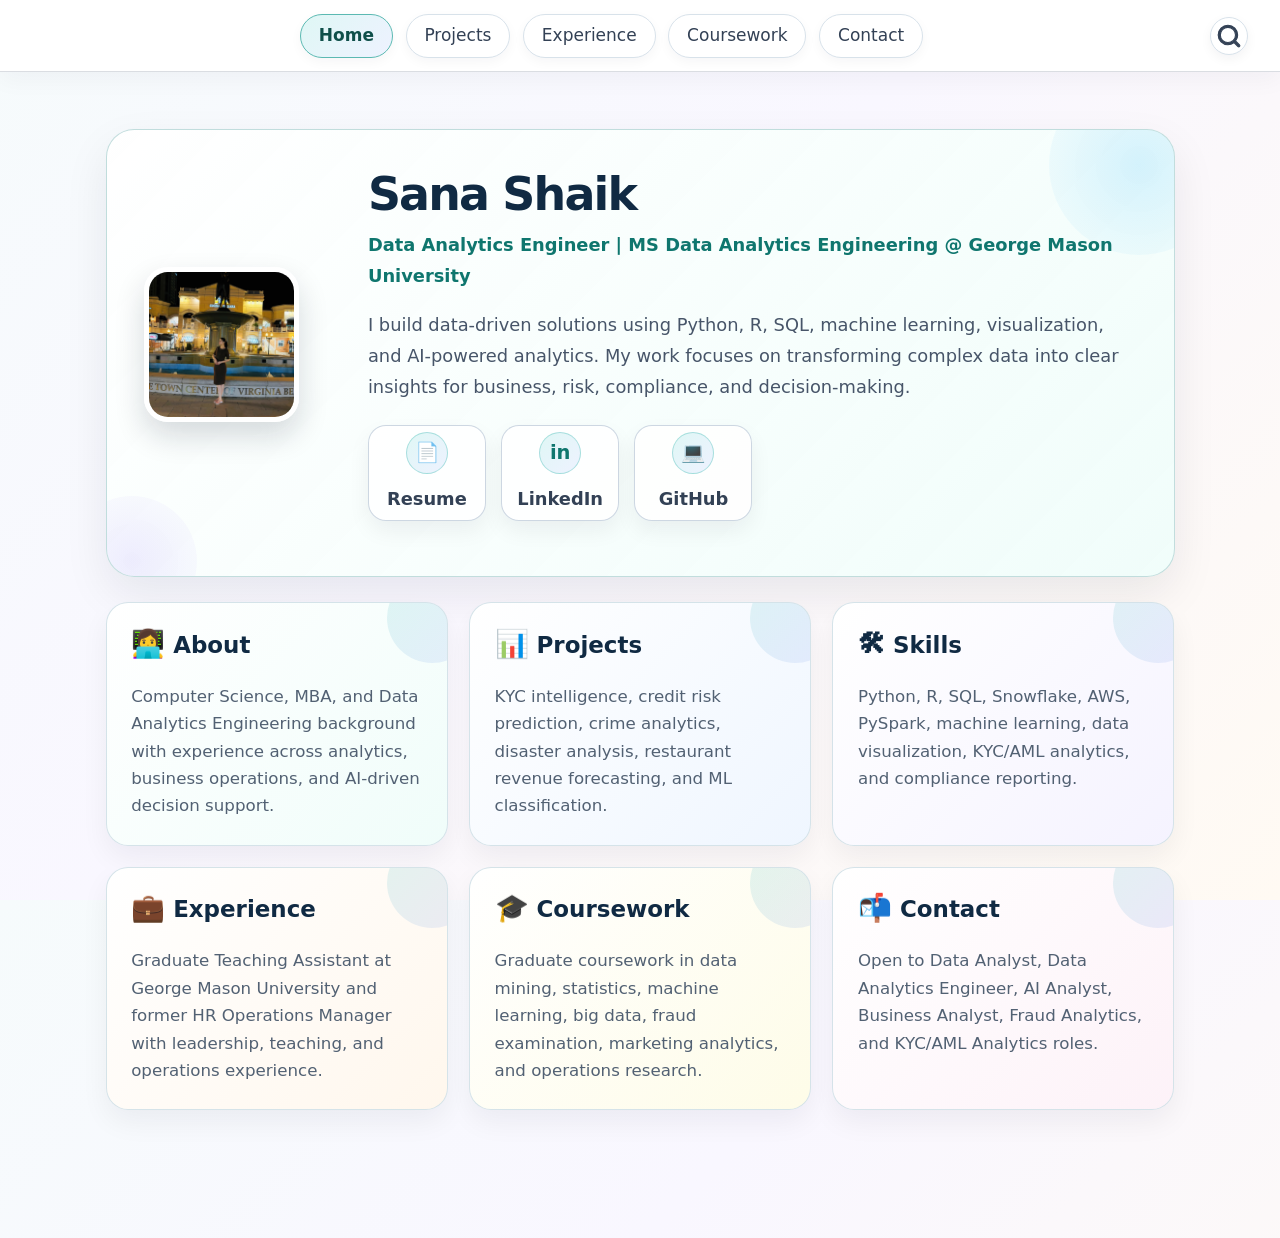
==== index.html @ cc405255 "deploy: 6f2df28f650e6e1031cdc14ee85bb2ad505e8685" ====
<!DOCTYPE html>
<html xmlns="http://www.w3.org/1999/xhtml" lang="en" xml:lang="en"><head>

<meta charset="utf-8">
<meta name="generator" content="quarto-1.9.37">

<meta name="viewport" content="width=device-width, initial-scale=1.0, user-scalable=yes">


<title>index</title>
<style>
/* Default styles provided by pandoc.
** See https://pandoc.org/MANUAL.html#variables-for-html for config info.
*/
code{white-space: pre-wrap;}
span.smallcaps{font-variant: small-caps;}
div.columns{display: flex; gap: min(4vw, 1.5em);}
div.column{flex: auto; overflow-x: auto;}
div.hanging-indent{margin-left: 1.5em; text-indent: -1.5em;}
ul.task-list{list-style: none;}
ul.task-list li input[type="checkbox"] {
  width: 0.8em;
  margin: 0 0.8em 0.2em -1em; /* quarto-specific, see https://github.com/quarto-dev/quarto-cli/issues/4556 */ 
  vertical-align: middle;
}
</style>


<script src="site_libs/quarto-nav/quarto-nav.js"></script>
<script src="site_libs/quarto-nav/headroom.min.js"></script>
<script src="site_libs/clipboard/clipboard.min.js"></script>
<script src="site_libs/quarto-search/autocomplete.umd.js"></script>
<script src="site_libs/quarto-search/fuse.min.js"></script>
<script src="site_libs/quarto-search/quarto-search.js"></script>
<meta name="quarto:offset" content="./">
<script src="site_libs/quarto-html/quarto.js" type="module"></script>
<script src="site_libs/quarto-html/tabsets/tabsets.js" type="module"></script>
<script src="site_libs/quarto-html/popper.min.js"></script>
<script src="site_libs/quarto-html/tippy.umd.min.js"></script>
<script src="site_libs/quarto-html/anchor.min.js"></script>
<link href="site_libs/quarto-html/tippy.css" rel="stylesheet">
<link href="site_libs/quarto-html/quarto-syntax-highlighting-7f8f88aac4f3542376d5c11b86a4c14d.css" rel="stylesheet" id="quarto-text-highlighting-styles">
<script src="site_libs/bootstrap/bootstrap.min.js"></script>
<link href="site_libs/bootstrap/bootstrap-icons.css" rel="stylesheet">
<link href="site_libs/bootstrap/bootstrap-fb708c266fc58fdf6f22222cd0232550.min.css" rel="stylesheet" append-hash="true" id="quarto-bootstrap" data-mode="light">
<script id="quarto-search-options" type="application/json">{
  "location": "navbar",
  "copy-button": false,
  "collapse-after": 3,
  "panel-placement": "end",
  "type": "overlay",
  "limit": 50,
  "keyboard-shortcut": [
    "f",
    "/",
    "s"
  ],
  "show-item-context": false,
  "language": {
    "search-no-results-text": "No results",
    "search-matching-documents-text": "matching documents",
    "search-copy-link-title": "Copy link to search",
    "search-hide-matches-text": "Hide additional matches",
    "search-more-match-text": "more match in this document",
    "search-more-matches-text": "more matches in this document",
    "search-clear-button-title": "Clear",
    "search-text-placeholder": "",
    "search-detached-cancel-button-title": "Cancel",
    "search-submit-button-title": "Submit",
    "search-label": "Search"
  }
}</script>


<link rel="stylesheet" href="styles.css">
</head>

<body class="nav-fixed quarto-light">

<div id="quarto-search-results"></div>
  <header id="quarto-header" class="headroom fixed-top">
    <nav class="navbar navbar-expand-lg " data-bs-theme="dark">
      <div class="navbar-container container-fluid">
            <div id="quarto-search" class="" title="Search"></div>
          <button class="navbar-toggler" type="button" data-bs-toggle="collapse" data-bs-target="#navbarCollapse" aria-controls="navbarCollapse" role="menu" aria-expanded="false" aria-label="Toggle navigation" onclick="if (window.quartoToggleHeadroom) { window.quartoToggleHeadroom(); }">
  <span class="navbar-toggler-icon"></span>
</button>
          <div class="collapse navbar-collapse" id="navbarCollapse">
            <ul class="navbar-nav navbar-nav-scroll me-auto">
  <li class="nav-item">
    <a class="nav-link active" href="./index.html" aria-current="page"> 
<span class="menu-text">Home</span></a>
  </li>  
  <li class="nav-item">
    <a class="nav-link" href="./projects.html"> 
<span class="menu-text">Projects</span></a>
  </li>  
  <li class="nav-item">
    <a class="nav-link" href="./experience.qmd"> 
<span class="menu-text">Experience</span></a>
  </li>  
  <li class="nav-item">
    <a class="nav-link" href="./coursework.qmd"> 
<span class="menu-text">Coursework</span></a>
  </li>  
  <li class="nav-item">
    <a class="nav-link" href="./contact.html"> 
<span class="menu-text">Contact</span></a>
  </li>  
</ul>
          </div> <!-- /navcollapse -->
            <div class="quarto-navbar-tools">
</div>
      </div> <!-- /container-fluid -->
    </nav>
</header>
<!-- content -->
<div id="quarto-content" class="quarto-container page-columns page-rows-contents page-layout-full page-navbar">
<!-- sidebar -->
<!-- margin-sidebar -->
    
<!-- main -->
<main class="content column-page" id="quarto-document-content"><header id="title-block-header" class="quarto-title-block"></header>




<div class="home-wrapper">
<div class="hero-card">
<div class="hero-image">
<p><img src="images/IMG_2623.JPG" class="profile-img img-fluid" width="150"></p>
</div>
<section id="sana-shaik" class="level1 hero-text">
<h1>Sana Shaik</h1>
<p><strong>Data Analytics Engineer | MS Data Analytics Engineering @ George Mason University</strong></p>
<p>I build data-driven solutions using Python, R, SQL, machine learning, visualization, and AI-powered analytics. My work focuses on transforming complex data into clear insights for business, risk, compliance, and decision-making.</p>
<div class="hero-links">
<p><a href="contact.html" class="profile-link-card"> <span class="profile-icon">📄</span> <span>Resume</span> </a></p>
<p><a href="https://www.linkedin.com/" class="profile-link-card" target="_blank"> <span class="profile-icon">in</span> <span>LinkedIn</span> </a></p>
<p><a href="https://github.com/SanaAbdullahS" class="profile-link-card" target="_blank"> <span class="profile-icon">💻</span> <span>GitHub</span> </a></p>
</div>
</section>
</div>
<div class="snapshot-grid">
<section id="about" class="level2 snapshot-card">
<h2 class="anchored" data-anchor-id="about">👩‍💻 About</h2>
<p>Computer Science, MBA, and Data Analytics Engineering background with experience across analytics, business operations, and AI-driven decision support.</p>
</section>
<section id="projects" class="level2 snapshot-card">
<h2 class="anchored" data-anchor-id="projects">📊 Projects</h2>
<p>KYC intelligence, credit risk prediction, crime analytics, disaster analysis, restaurant revenue forecasting, and ML classification.</p>
</section>
<section id="skills" class="level2 snapshot-card">
<h2 class="anchored" data-anchor-id="skills">🛠 Skills</h2>
<p>Python, R, SQL, Snowflake, AWS, PySpark, machine learning, data visualization, KYC/AML analytics, and compliance reporting.</p>
</section>
<section id="experience" class="level2 snapshot-card">
<h2 class="anchored" data-anchor-id="experience">💼 Experience</h2>
<p>Graduate Teaching Assistant at George Mason University and former HR Operations Manager with leadership, teaching, and operations experience.</p>
</section>
<section id="coursework" class="level2 snapshot-card">
<h2 class="anchored" data-anchor-id="coursework">🎓 Coursework</h2>
<p>Graduate coursework in data mining, statistics, machine learning, big data, fraud examination, marketing analytics, and operations research.</p>
</section>
<section id="contact" class="level2 snapshot-card">
<h2 class="anchored" data-anchor-id="contact">📬 Contact</h2>
<p>Open to Data Analyst, Data Analytics Engineer, AI Analyst, Business Analyst, Fraud Analytics, and KYC/AML Analytics roles.</p>
</section>
</div>
</div>



</main> <!-- /main -->
<script id="quarto-html-after-body" type="application/javascript">
  window.document.addEventListener("DOMContentLoaded", function (event) {
    const icon = "";
    const anchorJS = new window.AnchorJS();
    anchorJS.options = {
      placement: 'right',
      icon: icon
    };
    anchorJS.add('.anchored');
    const isCodeAnnotation = (el) => {
      for (const clz of el.classList) {
        if (clz.startsWith('code-annotation-')) {                     
          return true;
        }
      }
      return false;
    }
    const onCopySuccess = function(e) {
      // button target
      const button = e.trigger;
      // don't keep focus
      button.blur();
      // flash "checked"
      button.classList.add('code-copy-button-checked');
      var currentTitle = button.getAttribute("title");
      button.setAttribute("title", "Copied!");
      let tooltip;
      if (window.bootstrap) {
        button.setAttribute("data-bs-toggle", "tooltip");
        button.setAttribute("data-bs-placement", "left");
        button.setAttribute("data-bs-title", "Copied!");
        tooltip = new bootstrap.Tooltip(button, 
          { trigger: "manual", 
            customClass: "code-copy-button-tooltip",
            offset: [0, -8]});
        tooltip.show();    
      }
      setTimeout(function() {
        if (tooltip) {
          tooltip.hide();
          button.removeAttribute("data-bs-title");
          button.removeAttribute("data-bs-toggle");
          button.removeAttribute("data-bs-placement");
        }
        button.setAttribute("title", currentTitle);
        button.classList.remove('code-copy-button-checked');
      }, 1000);
      // clear code selection
      e.clearSelection();
    }
    const getTextToCopy = function(trigger) {
      const outerScaffold = trigger.parentElement.cloneNode(true);
      const codeEl = outerScaffold.querySelector('code');
      for (const childEl of codeEl.children) {
        if (isCodeAnnotation(childEl)) {
          childEl.remove();
        }
      }
      return codeEl.innerText;
    }
    const clipboard = new window.ClipboardJS('.code-copy-button:not([data-in-quarto-modal])', {
      text: getTextToCopy
    });
    clipboard.on('success', onCopySuccess);
    if (window.document.getElementById('quarto-embedded-source-code-modal')) {
      const clipboardModal = new window.ClipboardJS('.code-copy-button[data-in-quarto-modal]', {
        text: getTextToCopy,
        container: window.document.getElementById('quarto-embedded-source-code-modal')
      });
      clipboardModal.on('success', onCopySuccess);
    }
      var localhostRegex = new RegExp(/^(?:http|https):\/\/localhost\:?[0-9]*\//);
      var mailtoRegex = new RegExp(/^mailto:/);
        var filterRegex = new RegExp('/' + window.location.host + '/');
      var isInternal = (href) => {
          return filterRegex.test(href) || localhostRegex.test(href) || mailtoRegex.test(href);
      }
      // Inspect non-navigation links and adorn them if external
     var links = window.document.querySelectorAll('a[href]:not(.nav-link):not(.navbar-brand):not(.toc-action):not(.sidebar-link):not(.sidebar-item-toggle):not(.pagination-link):not(.no-external):not([aria-hidden]):not(.dropdown-item):not(.quarto-navigation-tool):not(.about-link)');
      for (var i=0; i<links.length; i++) {
        const link = links[i];
        if (!isInternal(link.href)) {
          // undo the damage that might have been done by quarto-nav.js in the case of
          // links that we want to consider external
          if (link.dataset.originalHref !== undefined) {
            link.href = link.dataset.originalHref;
          }
        }
      }
    function tippyHover(el, contentFn, onTriggerFn, onUntriggerFn) {
      const config = {
        allowHTML: true,
        maxWidth: 500,
        delay: 100,
        arrow: false,
        appendTo: function(el) {
            return el.parentElement;
        },
        interactive: true,
        interactiveBorder: 10,
        theme: 'quarto',
        placement: 'bottom-start',
      };
      if (contentFn) {
        config.content = contentFn;
      }
      if (onTriggerFn) {
        config.onTrigger = onTriggerFn;
      }
      if (onUntriggerFn) {
        config.onUntrigger = onUntriggerFn;
      }
      window.tippy(el, config); 
    }
    const noterefs = window.document.querySelectorAll('a[role="doc-noteref"]');
    for (var i=0; i<noterefs.length; i++) {
      const ref = noterefs[i];
      tippyHover(ref, function() {
        // use id or data attribute instead here
        let href = ref.getAttribute('data-footnote-href') || ref.getAttribute('href');
        try { href = new URL(href).hash; } catch {}
        const id = href.replace(/^#\/?/, "");
        const note = window.document.getElementById(id);
        if (note) {
          return note.innerHTML;
        } else {
          return "";
        }
      });
    }
    const xrefs = window.document.querySelectorAll('a.quarto-xref');
    const processXRef = (id, note) => {
      // Strip column container classes
      const stripColumnClz = (el) => {
        el.classList.remove("page-full", "page-columns");
        if (el.children) {
          for (const child of el.children) {
            stripColumnClz(child);
          }
        }
      }
      stripColumnClz(note)
      if (id === null || id.startsWith('sec-')) {
        // Special case sections, only their first couple elements
        const container = document.createElement("div");
        if (note.children && note.children.length > 2) {
          container.appendChild(note.children[0].cloneNode(true));
          for (let i = 1; i < note.children.length; i++) {
            const child = note.children[i];
            if (child.tagName === "P" && child.innerText === "") {
              continue;
            } else {
              container.appendChild(child.cloneNode(true));
              break;
            }
          }
          if (window.Quarto?.typesetMath) {
            window.Quarto.typesetMath(container);
          }
          return container.innerHTML
        } else {
          if (window.Quarto?.typesetMath) {
            window.Quarto.typesetMath(note);
          }
          return note.innerHTML;
        }
      } else {
        // Remove any anchor links if they are present
        const anchorLink = note.querySelector('a.anchorjs-link');
        if (anchorLink) {
          anchorLink.remove();
        }
        if (window.Quarto?.typesetMath) {
          window.Quarto.typesetMath(note);
        }
        if (note.classList.contains("callout")) {
          return note.outerHTML;
        } else {
          return note.innerHTML;
        }
      }
    }
    for (var i=0; i<xrefs.length; i++) {
      const xref = xrefs[i];
      tippyHover(xref, undefined, function(instance) {
        instance.disable();
        let url = xref.getAttribute('href');
        let hash = undefined; 
        if (url.startsWith('#')) {
          hash = url;
        } else {
          try { hash = new URL(url).hash; } catch {}
        }
        if (hash) {
          const id = hash.replace(/^#\/?/, "");
          const note = window.document.getElementById(id);
          if (note !== null) {
            try {
              const html = processXRef(id, note.cloneNode(true));
              instance.setContent(html);
            } finally {
              instance.enable();
              instance.show();
            }
          } else {
            // See if we can fetch this
            fetch(url.split('#')[0])
            .then(res => res.text())
            .then(html => {
              const parser = new DOMParser();
              const htmlDoc = parser.parseFromString(html, "text/html");
              const note = htmlDoc.getElementById(id);
              if (note !== null) {
                const html = processXRef(id, note);
                instance.setContent(html);
              } 
            }).finally(() => {
              instance.enable();
              instance.show();
            });
          }
        } else {
          // See if we can fetch a full url (with no hash to target)
          // This is a special case and we should probably do some content thinning / targeting
          fetch(url)
          .then(res => res.text())
          .then(html => {
            const parser = new DOMParser();
            const htmlDoc = parser.parseFromString(html, "text/html");
            const note = htmlDoc.querySelector('main.content');
            if (note !== null) {
              // This should only happen for chapter cross references
              // (since there is no id in the URL)
              // remove the first header
              if (note.children.length > 0 && note.children[0].tagName === "HEADER") {
                note.children[0].remove();
              }
              const html = processXRef(null, note);
              instance.setContent(html);
            } 
          }).finally(() => {
            instance.enable();
            instance.show();
          });
        }
      }, function(instance) {
      });
    }
        let selectedAnnoteEl;
        const selectorForAnnotation = ( cell, annotation) => {
          let cellAttr = 'data-code-cell="' + cell + '"';
          let lineAttr = 'data-code-annotation="' +  annotation + '"';
          const selector = 'span[' + cellAttr + '][' + lineAttr + ']';
          return selector;
        }
        const selectCodeLines = (annoteEl) => {
          const doc = window.document;
          const targetCell = annoteEl.getAttribute("data-target-cell");
          const targetAnnotation = annoteEl.getAttribute("data-target-annotation");
          const annoteSpan = window.document.querySelector(selectorForAnnotation(targetCell, targetAnnotation));
          const lines = annoteSpan.getAttribute("data-code-lines").split(",");
          const lineIds = lines.map((line) => {
            return targetCell + "-" + line;
          })
          let top = null;
          let height = null;
          let parent = null;
          if (lineIds.length > 0) {
              //compute the position of the single el (top and bottom and make a div)
              const el = window.document.getElementById(lineIds[0]);
              top = el.offsetTop;
              height = el.offsetHeight;
              parent = el.parentElement.parentElement;
            if (lineIds.length > 1) {
              const lastEl = window.document.getElementById(lineIds[lineIds.length - 1]);
              const bottom = lastEl.offsetTop + lastEl.offsetHeight;
              height = bottom - top;
            }
            if (top !== null && height !== null && parent !== null) {
              // cook up a div (if necessary) and position it 
              let div = window.document.getElementById("code-annotation-line-highlight");
              if (div === null) {
                div = window.document.createElement("div");
                div.setAttribute("id", "code-annotation-line-highlight");
                div.style.position = 'absolute';
                parent.appendChild(div);
              }
              div.style.top = top - 2 + "px";
              div.style.height = height + 4 + "px";
              div.style.left = 0;
              let gutterDiv = window.document.getElementById("code-annotation-line-highlight-gutter");
              if (gutterDiv === null) {
                gutterDiv = window.document.createElement("div");
                gutterDiv.setAttribute("id", "code-annotation-line-highlight-gutter");
                gutterDiv.style.position = 'absolute';
                const codeCell = window.document.getElementById(targetCell);
                const gutter = codeCell.querySelector('.code-annotation-gutter');
                gutter.appendChild(gutterDiv);
              }
              gutterDiv.style.top = top - 2 + "px";
              gutterDiv.style.height = height + 4 + "px";
            }
            selectedAnnoteEl = annoteEl;
          }
        };
        const unselectCodeLines = () => {
          const elementsIds = ["code-annotation-line-highlight", "code-annotation-line-highlight-gutter"];
          elementsIds.forEach((elId) => {
            const div = window.document.getElementById(elId);
            if (div) {
              div.remove();
            }
          });
          selectedAnnoteEl = undefined;
        };
          // Handle positioning of the toggle
      window.addEventListener(
        "resize",
        throttle(() => {
          elRect = undefined;
          if (selectedAnnoteEl) {
            selectCodeLines(selectedAnnoteEl);
          }
        }, 10)
      );
      function throttle(fn, ms) {
      let throttle = false;
      let timer;
        return (...args) => {
          if(!throttle) { // first call gets through
              fn.apply(this, args);
              throttle = true;
          } else { // all the others get throttled
              if(timer) clearTimeout(timer); // cancel #2
              timer = setTimeout(() => {
                fn.apply(this, args);
                timer = throttle = false;
              }, ms);
          }
        };
      }
        // Attach click handler to the DT
        const annoteDls = window.document.querySelectorAll('dt[data-target-cell]');
        for (const annoteDlNode of annoteDls) {
          annoteDlNode.addEventListener('click', (event) => {
            const clickedEl = event.target;
            if (clickedEl !== selectedAnnoteEl) {
              unselectCodeLines();
              const activeEl = window.document.querySelector('dt[data-target-cell].code-annotation-active');
              if (activeEl) {
                activeEl.classList.remove('code-annotation-active');
              }
              selectCodeLines(clickedEl);
              clickedEl.classList.add('code-annotation-active');
            } else {
              // Unselect the line
              unselectCodeLines();
              clickedEl.classList.remove('code-annotation-active');
            }
          });
        }
    const findCites = (el) => {
      const parentEl = el.parentElement;
      if (parentEl) {
        const cites = parentEl.dataset.cites;
        if (cites) {
          return {
            el,
            cites: cites.split(' ')
          };
        } else {
          return findCites(el.parentElement)
        }
      } else {
        return undefined;
      }
    };
    var bibliorefs = window.document.querySelectorAll('a[role="doc-biblioref"]');
    for (var i=0; i<bibliorefs.length; i++) {
      const ref = bibliorefs[i];
      const citeInfo = findCites(ref);
      if (citeInfo) {
        tippyHover(citeInfo.el, function() {
          var popup = window.document.createElement('div');
          citeInfo.cites.forEach(function(cite) {
            var citeDiv = window.document.createElement('div');
            citeDiv.classList.add('hanging-indent');
            citeDiv.classList.add('csl-entry');
            var biblioDiv = window.document.getElementById('ref-' + cite);
            if (biblioDiv) {
              citeDiv.innerHTML = biblioDiv.innerHTML;
            }
            popup.appendChild(citeDiv);
          });
          return popup.innerHTML;
        });
      }
    }
  });
  </script>
</div> <!-- /content -->




</body></html>
---- site_libs/quarto-html/quarto-syntax-highlighting-7f8f88aac4f3542376d5c11b86a4c14d.css ----
/* quarto syntax highlight colors */
:root {
  --quarto-hl-ot-color: #003B4F;
  --quarto-hl-at-color: #657422;
  --quarto-hl-ss-color: #20794D;
  --quarto-hl-an-color: #5E5E5E;
  --quarto-hl-fu-color: #4758AB;
  --quarto-hl-st-color: #20794D;
  --quarto-hl-cf-color: #003B4F;
  --quarto-hl-op-color: #5E5E5E;
  --quarto-hl-er-color: #AD0000;
  --quarto-hl-bn-color: #AD0000;
  --quarto-hl-al-color: #AD0000;
  --quarto-hl-va-color: #111111;
  --quarto-hl-bu-color: inherit;
  --quarto-hl-ex-color: inherit;
  --quarto-hl-pp-color: #AD0000;
  --quarto-hl-in-color: #5E5E5E;
  --quarto-hl-vs-color: #20794D;
  --quarto-hl-wa-color: #5E5E5E;
  --quarto-hl-do-color: #5E5E5E;
  --quarto-hl-im-color: #00769E;
  --quarto-hl-ch-color: #20794D;
  --quarto-hl-dt-color: #AD0000;
  --quarto-hl-fl-color: #AD0000;
  --quarto-hl-co-color: #5E5E5E;
  --quarto-hl-cv-color: #5E5E5E;
  --quarto-hl-cn-color: #8f5902;
  --quarto-hl-sc-color: #5E5E5E;
  --quarto-hl-dv-color: #AD0000;
  --quarto-hl-kw-color: #003B4F;
}

/* other quarto variables */
:root {
  --quarto-font-monospace: SFMono-Regular, Menlo, Monaco, Consolas, "Liberation Mono", "Courier New", monospace;
}

/* syntax highlight based on Pandoc's rules */
pre > code.sourceCode > span {
  color: #003B4F;
}

code.sourceCode > span {
  color: #003B4F;
}

div.sourceCode,
div.sourceCode pre.sourceCode {
  color: #003B4F;
}

/* Normal */
code span {
  color: #003B4F;
}

/* Alert */
code span.al {
  color: #AD0000;
  font-style: inherit;
}

/* Annotation */
code span.an {
  color: #5E5E5E;
  font-style: inherit;
}

/* Attribute */
code span.at {
  color: #657422;
  font-style: inherit;
}

/* BaseN */
code span.bn {
  color: #AD0000;
  font-style: inherit;
}

/* BuiltIn */
code span.bu {
  font-style: inherit;
}

/* ControlFlow */
code span.cf {
  color: #003B4F;
  font-weight: bold;
  font-style: inherit;
}

/* Char */
code span.ch {
  color: #20794D;
  font-style: inherit;
}

/* Constant */
code span.cn {
  color: #8f5902;
  font-style: inherit;
}

/* Comment */
code span.co {
  color: #5E5E5E;
  font-style: inherit;
}

/* CommentVar */
code span.cv {
  color: #5E5E5E;
  font-style: italic;
}

/* Documentation */
code span.do {
  color: #5E5E5E;
  font-style: italic;
}

/* DataType */
code span.dt {
  color: #AD0000;
  font-style: inherit;
}

/* DecVal */
code span.dv {
  color: #AD0000;
  font-style: inherit;
}

/* Error */
code span.er {
  color: #AD0000;
  font-style: inherit;
}

/* Extension */
code span.ex {
  font-style: inherit;
}

/* Float */
code span.fl {
  color: #AD0000;
  font-style: inherit;
}

/* Function */
code span.fu {
  color: #4758AB;
  font-style: inherit;
}

/* Import */
code span.im {
  color: #00769E;
  font-style: inherit;
}

/* Information */
code span.in {
  color: #5E5E5E;
  font-style: inherit;
}

/* Keyword */
code span.kw {
  color: #003B4F;
  font-weight: bold;
  font-style: inherit;
}

/* Operator */
code span.op {
  color: #5E5E5E;
  font-style: inherit;
}

/* Other */
code span.ot {
  color: #003B4F;
  font-style: inherit;
}

/* Preprocessor */
code span.pp {
  color: #AD0000;
  font-style: inherit;
}

/* SpecialChar */
code span.sc {
  color: #5E5E5E;
  font-style: inherit;
}

/* SpecialString */
code span.ss {
  color: #20794D;
  font-style: inherit;
}

/* String */
code span.st {
  color: #20794D;
  font-style: inherit;
}

/* Variable */
code span.va {
  color: #111111;
  font-style: inherit;
}

/* VerbatimString */
code span.vs {
  color: #20794D;
  font-style: inherit;
}

/* Warning */
code span.wa {
  color: #5E5E5E;
  font-style: italic;
}

.prevent-inlining {
  content: "</";
}

/*# sourceMappingURL=789ad8cd35626ba772517505b42a116e.css.map */
---- styles.css ----
/* ================================
   Global Page Styling
================================ */

body {
  background: linear-gradient(135deg, #f6fbfc 0%, #f9f7ff 45%, #fffaf3 100%);
  color: #1f2937;
  font-family: system-ui, -apple-system, BlinkMacSystemFont, "Segoe UI", sans-serif;
}

/* Remove extra page title spacing */
.quarto-title-block {
  display: none;
}

/* Main content width */
.page-columns .content {
  max-width: 1180px;
  margin: 0 auto;
}

/* ================================
   Navigation Bar
================================ */

.navbar {
  position: sticky;
  top: 0;
  z-index: 1000;
  min-height: 72px;
  padding: 0.7rem 2rem;
  background: rgba(255, 255, 255, 0.92) !important;
  backdrop-filter: blur(12px);
  border-bottom: 1px solid rgba(209, 213, 219, 0.8);
  box-shadow: 0 8px 24px rgba(15, 23, 42, 0.04);
}

.navbar .container-fluid {
  display: flex !important;
  align-items: center !important;
}

.navbar-toggler {
  display: none !important;
}

.navbar-collapse {
  display: flex !important;
  flex-basis: auto !important;
  align-items: center !important;
  justify-content: center !important;
  width: 100%;
}

.navbar-nav {
  display: flex !important;
  flex-direction: row !important;
  align-items: center !important;
  justify-content: center !important;
  gap: 0.75rem;
  margin-left: auto !important;
  margin-right: auto !important;
}

.navbar-nav .nav-link {
  border: 1px solid #d8e2ea !important;
  border-radius: 999px !important;
  padding: 0.5rem 1.05rem !important;
  background-color: #ffffff !important;
  color: #334155 !important;
  font-weight: 500 !important;
  text-decoration: none !important;
  box-shadow: 0 4px 12px rgba(15, 23, 42, 0.04);
  transition: all 0.2s ease-in-out;
}

.navbar-nav .nav-link:hover {
  background-color: #ecfeff !important;
  border-color: #67c7c2 !important;
  color: #0f766e !important;
  transform: translateY(-1px);
}

.navbar-nav .nav-link.active,
.navbar-nav .nav-link.show,
.navbar-nav .nav-link[aria-current="page"] {
  background: linear-gradient(135deg, #dff7f5, #eef2ff) !important;
  border-color: #5bb9b2 !important;
  color: #0f4f4a !important;
  font-weight: 700 !important;
}

/* Search icon/button */
#quarto-search {
  display: flex !important;
  align-items: center !important;
  justify-content: center !important;
  margin-left: 1rem !important;
  position: static !important;
}

#quarto-search .aa-DetachedSearchButton {
  width: 38px !important;
  height: 38px !important;
  border: 1px solid #d8e2ea !important;
  border-radius: 999px !important;
  background-color: #ffffff !important;
  color: #334155 !important;
  padding: 0 !important;
  margin: 0 !important;
  box-shadow: 0 4px 12px rgba(15, 23, 42, 0.05) !important;
}

#quarto-search .aa-DetachedSearchButton:hover {
  background-color: #ecfeff !important;
  border-color: #67c7c2 !important;
}

/* Search popup styling */
.aa-Form:focus-within,
.aa-Form:focus,
.aa-Input:focus,
.aa-DetachedSearchButton:focus,
.aa-DetachedSearchButton:focus-visible {
  outline: none !important;
  box-shadow: 0 0 0 3px rgba(91, 185, 178, 0.22) !important;
  border-color: #67c7c2 !important;
}

.aa-Form {
  height: 44px !important;
  border: 1px solid #d8e2ea !important;
  border-radius: 12px !important;
  background-color: #ffffff !important;
  box-shadow: none !important;
}

.aa-DetachedContainer {
  max-width: 520px !important;
  border-radius: 16px !important;
  border: 1px solid #e5e7eb !important;
  box-shadow: 0 18px 45px rgba(15, 23, 42, 0.14) !important;
}

.aa-Input {
  color: #1f2937 !important;
  font-size: 0.95rem !important;
}

.aa-Item[aria-selected="true"],
.aa-Item:hover {
  background-color: #f0fdfa !important;
}

.aa-SubmitIcon,
.aa-LoadingIcon,
.aa-DetachedSearchButtonIcon {
  color: #334155 !important;
  stroke: #334155 !important;
}

/* ================================
   Homepage Layout
================================ */

.home-wrapper {
  max-width: 1120px;
  margin: 0 auto;
  padding: 3rem 1.5rem 4rem;
}

/* Hero card */
.hero-card {
  display: grid;
  grid-template-columns: 190px 1fr;
  gap: 2rem;
  align-items: center;
  background: linear-gradient(135deg, rgba(255, 255, 255, 0.98), rgba(239, 253, 250, 0.9));
  border: 1px solid rgba(184, 216, 216, 0.85);
  border-radius: 28px;
  padding: 2.2rem;
  box-shadow: 0 18px 45px rgba(15, 23, 42, 0.08);
  position: relative;
  overflow: hidden;
}

.hero-card::before {
  content: "";
  position: absolute;
  width: 180px;
  height: 180px;
  right: -55px;
  top: -55px;
  background: radial-gradient(circle, rgba(125, 211, 252, 0.28), rgba(255, 255, 255, 0));
  border-radius: 50%;
}

.hero-card::after {
  content: "";
  position: absolute;
  width: 130px;
  height: 130px;
  left: -40px;
  bottom: -50px;
  background: radial-gradient(circle, rgba(196, 181, 253, 0.25), rgba(255, 255, 255, 0));
  border-radius: 50%;
}

.hero-image,
.hero-text {
  position: relative;
  z-index: 2;
}

.profile-img {
  width: 155px !important;
  height: 155px !important;
  object-fit: cover;
  border-radius: 24px;
  border: 5px solid #ffffff;
  box-shadow: 0 14px 30px rgba(15, 23, 42, 0.16);
}

.hero-text h1 {
  margin: 0 0 0.4rem;
  font-size: 2.7rem;
  font-weight: 800;
  letter-spacing: -0.04em;
  color: #102a43;
}

.hero-text strong {
  color: #0f766e;
  font-size: 1.05rem;
}

.hero-text p {
  font-size: 1.05rem;
  line-height: 1.75;
  color: #475569;
  max-width: 850px;
}

.hero-buttons {
  display: flex;
  flex-wrap: wrap;
  gap: 0.8rem;
  margin-top: 1.3rem;
}

.home-btn {
  display: inline-block;
  border: 1px solid #cbd5e1;
  border-radius: 999px;
  padding: 0.65rem 1.1rem;
  color: #334155;
  background: #ffffff;
  text-decoration: none;
  font-weight: 650;
  box-shadow: 0 6px 16px rgba(15, 23, 42, 0.06);
  transition: all 0.2s ease-in-out;
}

.home-btn:hover {
  transform: translateY(-2px);
  color: #0f766e;
  border-color: #67c7c2;
  background: #ecfeff;
  text-decoration: none;
}

.primary-btn {
  background: linear-gradient(135deg, #0f766e, #38bdf8);
  color: #ffffff !important;
  border-color: transparent;
}

.primary-btn:hover {
  color: #ffffff !important;
  filter: brightness(1.03);
}

/* ================================
   Snapshot Cards
================================ */

.snapshot-grid {
  display: grid;
  grid-template-columns: repeat(3, minmax(0, 1fr));
  gap: 1.25rem;
  margin-top: 1.5rem;
}

.snapshot-card {
  background: rgba(255, 255, 255, 0.94);
  border: 1px solid rgba(211, 226, 232, 0.95);
  border-radius: 22px;
  padding: 1.45rem;
  box-shadow: 0 12px 28px rgba(15, 23, 42, 0.055);
  min-height: 210px;
  transition: all 0.22s ease-in-out;
  position: relative;
  overflow: hidden;
}

.snapshot-card::before {
  content: "";
  position: absolute;
  width: 90px;
  height: 90px;
  right: -30px;
  top: -30px;
  background: linear-gradient(135deg, rgba(20, 184, 166, 0.12), rgba(129, 140, 248, 0.14));
  border-radius: 50%;
}

.snapshot-card:hover {
  transform: translateY(-5px);
  border-color: #8ecfc9;
  box-shadow: 0 18px 38px rgba(15, 23, 42, 0.09);
}

.snapshot-card h2 {
  margin: 0 0 0.8rem;
  font-size: 1.35rem;
  color: #102a43;
  font-weight: 780;
  border-bottom: none;
}

.snapshot-card p {
  color: #526173;
  font-size: 0.98rem;
  line-height: 1.65;
  margin-bottom: 0;
}

/* Make emoji headings feel like icons */
.snapshot-card h2:first-letter {
  font-size: 1.6rem;
}

/* Different subtle accents for each card */
.snapshot-card:nth-child(1) {
  background: linear-gradient(135deg, #ffffff, #f0fdfa);
}

.snapshot-card:nth-child(2) {
  background: linear-gradient(135deg, #ffffff, #eff6ff);
}

.snapshot-card:nth-child(3) {
  background: linear-gradient(135deg, #ffffff, #f5f3ff);
}

.snapshot-card:nth-child(4) {
  background: linear-gradient(135deg, #ffffff, #fff7ed);
}

.snapshot-card:nth-child(5) {
  background: linear-gradient(135deg, #ffffff, #fefce8);
}

.snapshot-card:nth-child(6) {
  background: linear-gradient(135deg, #ffffff, #fdf2f8);
}

/* ================================
   Links
================================ */

a {
  color: #0f766e;
}

a:hover {
  color: #0f4f4a;
}

/* ================================
   Responsive Design
================================ */

@media (max-width: 900px) {
  .hero-card {
    grid-template-columns: 1fr;
    text-align: center;
  }

  .hero-image {
    display: flex;
    justify-content: center;
  }

  .hero-buttons {
    justify-content: center;
  }

  .snapshot-grid {
    grid-template-columns: repeat(2, minmax(0, 1fr));
  }

  .navbar-nav {
    gap: 0.45rem;
  }

  .navbar-nav .nav-link {
    padding: 0.45rem 0.75rem !important;
    font-size: 0.9rem;
  }
}

@media (max-width: 620px) {
  .snapshot-grid {
    grid-template-columns: 1fr;
  }

  .home-wrapper {
    padding: 2rem 1rem 3rem;
  }

  .hero-card {
    padding: 1.5rem;
  }

  .hero-text h1 {
    font-size: 2.2rem;
  }

  .profile-img {
    width: 135px !important;
    height: 135px !important;
  }
}
/* Profile link cards: Resume, LinkedIn, GitHub */
.hero-links {
  display: flex;
  flex-wrap: wrap;
  gap: 0.9rem;
  margin-top: 1.35rem;
}

.hero-links a {
  text-decoration: none !important;
}

.profile-link-card {
  width: 118px;
  min-height: 96px;
  border-radius: 18px;
  border: 1px solid rgba(203, 213, 225, 0.95);
  background: rgba(255, 255, 255, 0.9);
  color: #334155;
  display: flex;
  flex-direction: column;
  align-items: center;
  justify-content: center;
  gap: 0.55rem;
  font-weight: 700;
  box-shadow: 0 10px 22px rgba(15, 23, 42, 0.06);
  transition: all 0.22s ease-in-out;
}

.profile-link-card:hover {
  transform: translateY(-4px);
  border-color: #5bb9b2;
  background: linear-gradient(135deg, #ffffff, #ecfeff);
  color: #0f766e;
  box-shadow: 0 16px 32px rgba(15, 23, 42, 0.1);
}

.profile-icon {
  width: 42px;
  height: 42px;
  border-radius: 50%;
  background: linear-gradient(135deg, #dff7f5, #eef2ff);
  border: 1px solid rgba(103, 199, 194, 0.5);
  color: #0f766e;
  display: flex;
  align-items: center;
  justify-content: center;
  font-size: 1.15rem;
  font-weight: 800;
  line-height: 1;
}

.profile-link-card:hover .profile-icon {
  background: linear-gradient(135deg, #0f766e, #38bdf8);
  color: #ffffff;
  border-color: transparent;
}
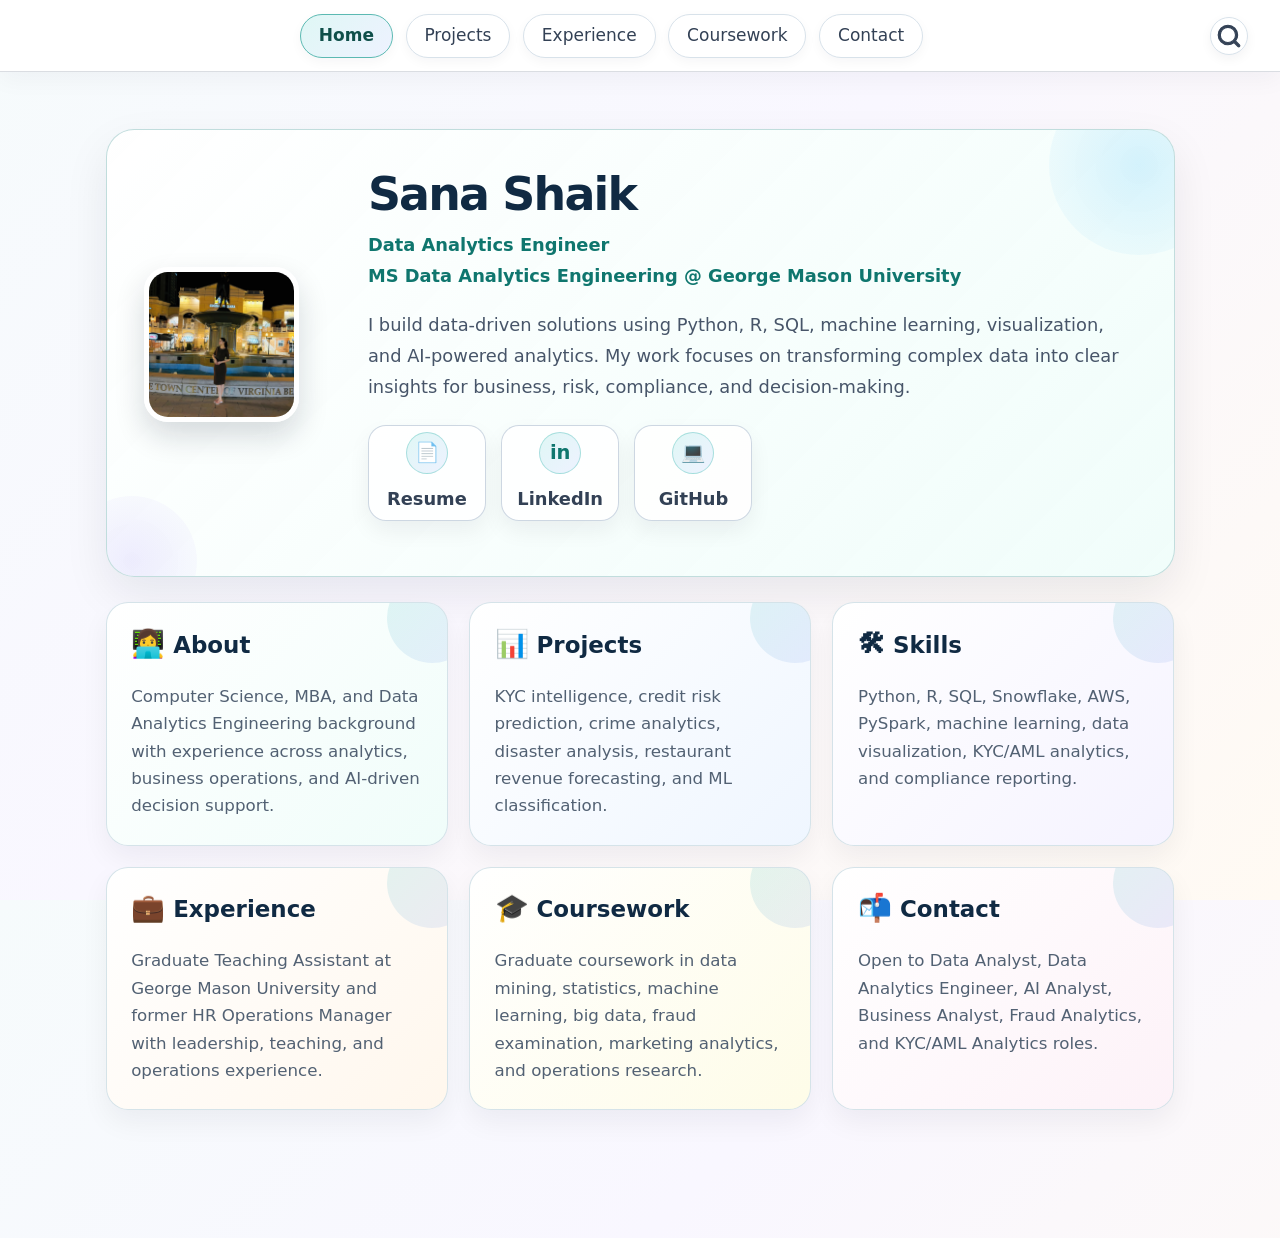
==== commit 4fb513cc: "deploy: 80d71a1ee47266df86573d8e65a54ce5e84961f6" ====
--- a/index.html
+++ b/index.html
@@ -132,7 +132,8 @@
 </div>
 <section id="sana-shaik" class="level1 hero-text">
 <h1>Sana Shaik</h1>
-<p><strong>Data Analytics Engineer | MS Data Analytics Engineering @ George Mason University</strong></p>
+<p><strong>Data Analytics Engineer</strong><br>
+<strong>MS Data Analytics Engineering @ George Mason University</strong></p>
 <p>I build data-driven solutions using Python, R, SQL, machine learning, visualization, and AI-powered analytics. My work focuses on transforming complex data into clear insights for business, risk, compliance, and decision-making.</p>
 <div class="hero-links">
 <p><a href="contact.html" class="profile-link-card"> <span class="profile-icon">📄</span> <span>Resume</span> </a></p>
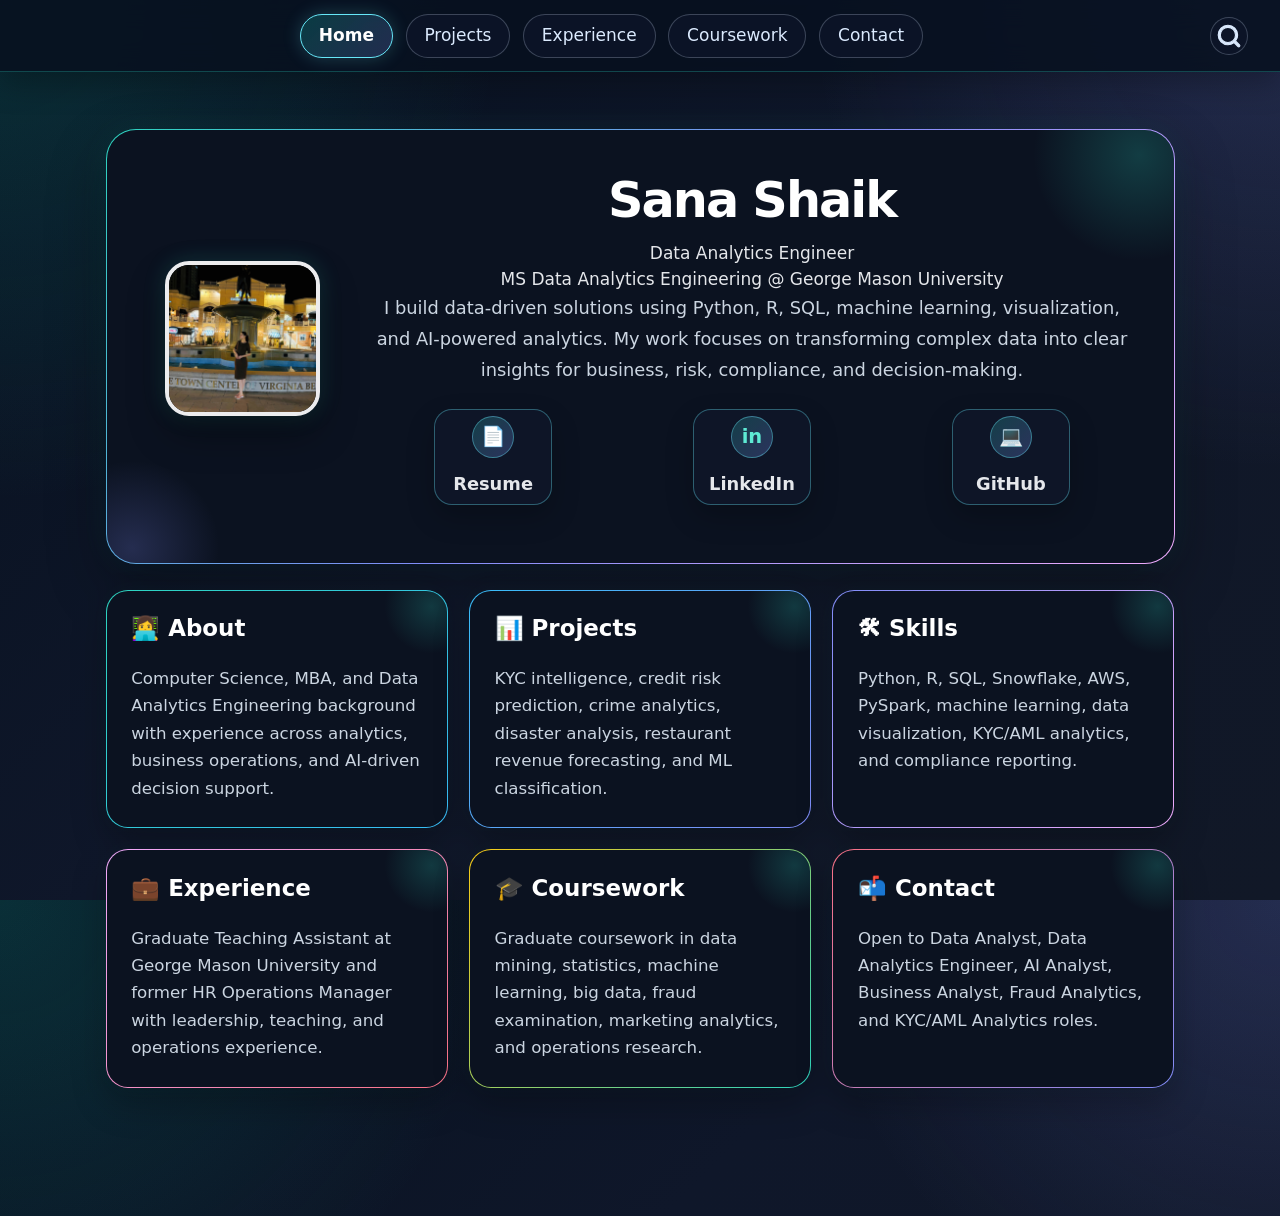
==== commit 3461905d: "deploy: aa1c8e7d267a4688dd1aa848c142629087580084" ====
--- a/index.html
+++ b/index.html
@@ -132,8 +132,14 @@
 </div>
 <section id="sana-shaik" class="level1 hero-text">
 <h1>Sana Shaik</h1>
-<p><strong>Data Analytics Engineer</strong><br>
-<strong>MS Data Analytics Engineering @ George Mason University</strong></p>
+<div class="role-block">
+<div class="role-main">
+Data Analytics Engineer
+</div>
+<div class="role-sub">
+MS Data Analytics Engineering @ George Mason University
+</div>
+</div>
 <p>I build data-driven solutions using Python, R, SQL, machine learning, visualization, and AI-powered analytics. My work focuses on transforming complex data into clear insights for business, risk, compliance, and decision-making.</p>
 <div class="hero-links">
 <p><a href="contact.html" class="profile-link-card"> <span class="profile-icon">📄</span> <span>Resume</span> </a></p>
--- a/styles.css
+++ b/styles.css
@@ -3,12 +3,15 @@
 ================================ */
 
 body {
-  background: linear-gradient(135deg, #f6fbfc 0%, #f9f7ff 45%, #fffaf3 100%);
-  color: #1f2937;
+  background:
+    radial-gradient(circle at top left, rgba(20, 184, 166, 0.18), transparent 32%),
+    radial-gradient(circle at top right, rgba(129, 140, 248, 0.18), transparent 30%),
+    linear-gradient(135deg, #07111f 0%, #0f172a 45%, #111827 100%);
+  color: #e5e7eb;
   font-family: system-ui, -apple-system, BlinkMacSystemFont, "Segoe UI", sans-serif;
 }
 
-/* Remove extra page title spacing */
+/* Remove automatic page title space */
 .quarto-title-block {
   display: none;
 }
@@ -29,10 +32,10 @@
   z-index: 1000;
   min-height: 72px;
   padding: 0.7rem 2rem;
-  background: rgba(255, 255, 255, 0.92) !important;
-  backdrop-filter: blur(12px);
-  border-bottom: 1px solid rgba(209, 213, 219, 0.8);
-  box-shadow: 0 8px 24px rgba(15, 23, 42, 0.04);
+  background: rgba(7, 17, 31, 0.88) !important;
+  backdrop-filter: blur(14px);
+  border-bottom: 1px solid rgba(45, 212, 191, 0.28);
+  box-shadow: 0 12px 30px rgba(0, 0, 0, 0.28);
 }
 
 .navbar .container-fluid {
@@ -63,31 +66,33 @@
 }
 
 .navbar-nav .nav-link {
-  border: 1px solid #d8e2ea !important;
+  border: 1px solid rgba(148, 163, 184, 0.35) !important;
   border-radius: 999px !important;
   padding: 0.5rem 1.05rem !important;
-  background-color: #ffffff !important;
-  color: #334155 !important;
+  background: rgba(15, 23, 42, 0.72) !important;
+  color: #dbeafe !important;
   font-weight: 500 !important;
   text-decoration: none !important;
-  box-shadow: 0 4px 12px rgba(15, 23, 42, 0.04);
-  transition: all 0.2s ease-in-out;
+  box-shadow: 0 0 0 rgba(45, 212, 191, 0);
+  transition: all 0.22s ease-in-out;
 }
 
 .navbar-nav .nav-link:hover {
-  background-color: #ecfeff !important;
-  border-color: #67c7c2 !important;
-  color: #0f766e !important;
+  background: rgba(20, 184, 166, 0.14) !important;
+  border-color: #2dd4bf !important;
+  color: #ffffff !important;
+  box-shadow: 0 0 16px rgba(45, 212, 191, 0.28);
   transform: translateY(-1px);
 }
 
 .navbar-nav .nav-link.active,
 .navbar-nav .nav-link.show,
 .navbar-nav .nav-link[aria-current="page"] {
-  background: linear-gradient(135deg, #dff7f5, #eef2ff) !important;
-  border-color: #5bb9b2 !important;
-  color: #0f4f4a !important;
+  background: linear-gradient(135deg, rgba(20, 184, 166, 0.26), rgba(129, 140, 248, 0.22)) !important;
+  border-color: #67e8f9 !important;
+  color: #ffffff !important;
   font-weight: 700 !important;
+  box-shadow: 0 0 18px rgba(103, 232, 249, 0.22);
 }
 
 /* Search icon/button */
@@ -102,18 +107,18 @@
 #quarto-search .aa-DetachedSearchButton {
   width: 38px !important;
   height: 38px !important;
-  border: 1px solid #d8e2ea !important;
+  border: 1px solid rgba(148, 163, 184, 0.35) !important;
   border-radius: 999px !important;
-  background-color: #ffffff !important;
-  color: #334155 !important;
+  background: rgba(15, 23, 42, 0.72) !important;
+  color: #dbeafe !important;
   padding: 0 !important;
   margin: 0 !important;
-  box-shadow: 0 4px 12px rgba(15, 23, 42, 0.05) !important;
+  box-shadow: none !important;
 }
 
 #quarto-search .aa-DetachedSearchButton:hover {
-  background-color: #ecfeff !important;
-  border-color: #67c7c2 !important;
+  border-color: #2dd4bf !important;
+  box-shadow: 0 0 16px rgba(45, 212, 191, 0.28) !important;
 }
 
 /* Search popup styling */
@@ -123,40 +128,42 @@
 .aa-DetachedSearchButton:focus,
 .aa-DetachedSearchButton:focus-visible {
   outline: none !important;
-  box-shadow: 0 0 0 3px rgba(91, 185, 178, 0.22) !important;
-  border-color: #67c7c2 !important;
+  box-shadow: 0 0 0 3px rgba(45, 212, 191, 0.22) !important;
+  border-color: #2dd4bf !important;
 }
 
 .aa-Form {
   height: 44px !important;
-  border: 1px solid #d8e2ea !important;
+  border: 1px solid rgba(45, 212, 191, 0.35) !important;
   border-radius: 12px !important;
-  background-color: #ffffff !important;
+  background-color: #0f172a !important;
+  color: #e5e7eb !important;
   box-shadow: none !important;
 }
 
 .aa-DetachedContainer {
   max-width: 520px !important;
   border-radius: 16px !important;
-  border: 1px solid #e5e7eb !important;
-  box-shadow: 0 18px 45px rgba(15, 23, 42, 0.14) !important;
+  border: 1px solid rgba(45, 212, 191, 0.28) !important;
+  background: #0f172a !important;
+  box-shadow: 0 18px 45px rgba(0, 0, 0, 0.42) !important;
 }
 
 .aa-Input {
-  color: #1f2937 !important;
+  color: #e5e7eb !important;
   font-size: 0.95rem !important;
 }
 
 .aa-Item[aria-selected="true"],
 .aa-Item:hover {
-  background-color: #f0fdfa !important;
+  background-color: rgba(45, 212, 191, 0.12) !important;
 }
 
 .aa-SubmitIcon,
 .aa-LoadingIcon,
 .aa-DetachedSearchButtonIcon {
-  color: #334155 !important;
-  stroke: #334155 !important;
+  color: #dbeafe !important;
+  stroke: #dbeafe !important;
 }
 
 /* ================================
@@ -169,17 +176,21 @@
   padding: 3rem 1.5rem 4rem;
 }
 
-/* Hero card */
+/* Hero card with neon gradient border */
 .hero-card {
   display: grid;
   grid-template-columns: 190px 1fr;
   gap: 2rem;
   align-items: center;
-  background: linear-gradient(135deg, rgba(255, 255, 255, 0.98), rgba(239, 253, 250, 0.9));
-  border: 1px solid rgba(184, 216, 216, 0.85);
-  border-radius: 28px;
-  padding: 2.2rem;
-  box-shadow: 0 18px 45px rgba(15, 23, 42, 0.08);
+  background:
+    linear-gradient(#0b1220, #0b1220) padding-box,
+    linear-gradient(135deg, #2dd4bf, #818cf8, #f0abfc) border-box;
+  border: 1.5px solid transparent;
+  border-radius: 30px;
+  padding: 2.4rem;
+  box-shadow:
+    0 24px 60px rgba(0, 0, 0, 0.32),
+    0 0 35px rgba(45, 212, 191, 0.08);
   position: relative;
   overflow: hidden;
 }
@@ -187,22 +198,22 @@
 .hero-card::before {
   content: "";
   position: absolute;
-  width: 180px;
-  height: 180px;
-  right: -55px;
-  top: -55px;
-  background: radial-gradient(circle, rgba(125, 211, 252, 0.28), rgba(255, 255, 255, 0));
+  width: 230px;
+  height: 230px;
+  right: -80px;
+  top: -90px;
+  background: radial-gradient(circle, rgba(45, 212, 191, 0.22), transparent 65%);
   border-radius: 50%;
 }
 
 .hero-card::after {
   content: "";
   position: absolute;
-  width: 130px;
-  height: 130px;
-  left: -40px;
-  bottom: -50px;
-  background: radial-gradient(circle, rgba(196, 181, 253, 0.25), rgba(255, 255, 255, 0));
+  width: 190px;
+  height: 190px;
+  left: -70px;
+  bottom: -80px;
+  background: radial-gradient(circle, rgba(129, 140, 248, 0.22), transparent 65%);
   border-radius: 50%;
 }
 
@@ -210,6 +221,12 @@
 .hero-text {
   position: relative;
   z-index: 2;
+}
+
+.hero-image {
+  display: flex;
+  justify-content: center;
+  align-items: center;
 }
 
 .profile-img {
@@ -217,67 +234,99 @@
   height: 155px !important;
   object-fit: cover;
   border-radius: 24px;
-  border: 5px solid #ffffff;
-  box-shadow: 0 14px 30px rgba(15, 23, 42, 0.16);
+  border: 4px solid rgba(255, 255, 255, 0.92);
+  box-shadow:
+    0 18px 36px rgba(0, 0, 0, 0.35),
+    0 0 22px rgba(45, 212, 191, 0.18);
+}
+
+/* Center name and title */
+.hero-text {
+  text-align: center;
 }
 
 .hero-text h1 {
-  margin: 0 0 0.4rem;
-  font-size: 2.7rem;
-  font-weight: 800;
+  margin: 0 0 0.65rem;
+  font-size: 2.9rem;
+  font-weight: 850;
   letter-spacing: -0.04em;
-  color: #102a43;
+  color: #ffffff;
 }
 
 .hero-text strong {
-  color: #0f766e;
-  font-size: 1.05rem;
+  display: block;
+  color: #5eead4;
+  font-size: 1.2rem;
+  margin-bottom: 0.2rem;
 }
 
 .hero-text p {
   font-size: 1.05rem;
   line-height: 1.75;
-  color: #475569;
-  max-width: 850px;
-}
-
-.hero-buttons {
+  color: #cbd5e1;
+  max-width: 780px;
+  margin-left: auto;
+  margin-right: auto;
+}
+
+/* Profile link cards */
+.hero-links {
   display: flex;
   flex-wrap: wrap;
-  gap: 0.8rem;
-  margin-top: 1.3rem;
-}
-
-.home-btn {
-  display: inline-block;
-  border: 1px solid #cbd5e1;
-  border-radius: 999px;
-  padding: 0.65rem 1.1rem;
-  color: #334155;
-  background: #ffffff;
-  text-decoration: none;
-  font-weight: 650;
-  box-shadow: 0 6px 16px rgba(15, 23, 42, 0.06);
-  transition: all 0.2s ease-in-out;
-}
-
-.home-btn:hover {
-  transform: translateY(-2px);
-  color: #0f766e;
-  border-color: #67c7c2;
-  background: #ecfeff;
-  text-decoration: none;
-}
-
-.primary-btn {
-  background: linear-gradient(135deg, #0f766e, #38bdf8);
-  color: #ffffff !important;
+  gap: 0.9rem;
+  margin-top: 1.4rem;
+  justify-content: center;
+}
+
+.hero-links a {
+  text-decoration: none !important;
+}
+
+.profile-link-card {
+  width: 118px;
+  min-height: 96px;
+  border-radius: 18px;
+  border: 1px solid rgba(103, 232, 249, 0.35);
+  background: rgba(15, 23, 42, 0.82);
+  color: #e5e7eb;
+  display: flex;
+  flex-direction: column;
+  align-items: center;
+  justify-content: center;
+  gap: 0.55rem;
+  font-weight: 750;
+  box-shadow: 0 12px 28px rgba(0, 0, 0, 0.22);
+  transition: all 0.22s ease-in-out;
+}
+
+.profile-link-card:hover {
+  transform: translateY(-4px);
+  border-color: #2dd4bf;
+  color: #ffffff;
+  box-shadow:
+    0 18px 38px rgba(0, 0, 0, 0.34),
+    0 0 22px rgba(45, 212, 191, 0.22);
+}
+
+.profile-icon {
+  width: 42px;
+  height: 42px;
+  border-radius: 50%;
+  background: linear-gradient(135deg, rgba(45, 212, 191, 0.22), rgba(129, 140, 248, 0.26));
+  border: 1px solid rgba(103, 232, 249, 0.4);
+  color: #5eead4;
+  display: flex;
+  align-items: center;
+  justify-content: center;
+  font-size: 1.15rem;
+  font-weight: 900;
+  line-height: 1;
+}
+
+.profile-link-card:hover .profile-icon {
+  background: linear-gradient(135deg, #2dd4bf, #818cf8);
+  color: #ffffff;
   border-color: transparent;
-}
-
-.primary-btn:hover {
-  color: #ffffff !important;
-  filter: brightness(1.03);
 }
 
 /* ================================
@@ -292,11 +341,15 @@
 }
 
 .snapshot-card {
-  background: rgba(255, 255, 255, 0.94);
-  border: 1px solid rgba(211, 226, 232, 0.95);
+  background:
+    linear-gradient(#0b1220, #0b1220) padding-box,
+    linear-gradient(135deg, rgba(45, 212, 191, 0.85), rgba(129, 140, 248, 0.65)) border-box;
+  border: 1.3px solid transparent;
   border-radius: 22px;
   padding: 1.45rem;
-  box-shadow: 0 12px 28px rgba(15, 23, 42, 0.055);
+  box-shadow:
+    0 16px 34px rgba(0, 0, 0, 0.25),
+    0 0 24px rgba(45, 212, 191, 0.045);
   min-height: 210px;
   transition: all 0.22s ease-in-out;
   position: relative;
@@ -306,63 +359,71 @@
 .snapshot-card::before {
   content: "";
   position: absolute;
-  width: 90px;
-  height: 90px;
-  right: -30px;
-  top: -30px;
-  background: linear-gradient(135deg, rgba(20, 184, 166, 0.12), rgba(129, 140, 248, 0.14));
+  width: 95px;
+  height: 95px;
+  right: -32px;
+  top: -32px;
+  background: radial-gradient(circle, rgba(45, 212, 191, 0.2), transparent 70%);
   border-radius: 50%;
 }
 
 .snapshot-card:hover {
   transform: translateY(-5px);
-  border-color: #8ecfc9;
-  box-shadow: 0 18px 38px rgba(15, 23, 42, 0.09);
+  box-shadow:
+    0 22px 44px rgba(0, 0, 0, 0.34),
+    0 0 24px rgba(45, 212, 191, 0.16);
 }
 
 .snapshot-card h2 {
   margin: 0 0 0.8rem;
   font-size: 1.35rem;
-  color: #102a43;
+  color: #ffffff;
   font-weight: 780;
   border-bottom: none;
 }
 
 .snapshot-card p {
-  color: #526173;
+  color: #cbd5e1;
   font-size: 0.98rem;
   line-height: 1.65;
   margin-bottom: 0;
 }
 
-/* Make emoji headings feel like icons */
-.snapshot-card h2:first-letter {
-  font-size: 1.6rem;
-}
-
-/* Different subtle accents for each card */
+/* Card accent variations */
 .snapshot-card:nth-child(1) {
-  background: linear-gradient(135deg, #ffffff, #f0fdfa);
+  background:
+    linear-gradient(#0b1220, #0b1220) padding-box,
+    linear-gradient(135deg, #2dd4bf, #38bdf8) border-box;
 }
 
 .snapshot-card:nth-child(2) {
-  background: linear-gradient(135deg, #ffffff, #eff6ff);
+  background:
+    linear-gradient(#0b1220, #0b1220) padding-box,
+    linear-gradient(135deg, #38bdf8, #818cf8) border-box;
 }
 
 .snapshot-card:nth-child(3) {
-  background: linear-gradient(135deg, #ffffff, #f5f3ff);
+  background:
+    linear-gradient(#0b1220, #0b1220) padding-box,
+    linear-gradient(135deg, #818cf8, #f0abfc) border-box;
 }
 
 .snapshot-card:nth-child(4) {
-  background: linear-gradient(135deg, #ffffff, #fff7ed);
+  background:
+    linear-gradient(#0b1220, #0b1220) padding-box,
+    linear-gradient(135deg, #f0abfc, #fb7185) border-box;
 }
 
 .snapshot-card:nth-child(5) {
-  background: linear-gradient(135deg, #ffffff, #fefce8);
+  background:
+    linear-gradient(#0b1220, #0b1220) padding-box,
+    linear-gradient(135deg, #facc15, #2dd4bf) border-box;
 }
 
 .snapshot-card:nth-child(6) {
-  background: linear-gradient(135deg, #ffffff, #fdf2f8);
+  background:
+    linear-gradient(#0b1220, #0b1220) padding-box,
+    linear-gradient(135deg, #fb7185, #818cf8) border-box;
 }
 
 /* ================================
@@ -370,11 +431,11 @@
 ================================ */
 
 a {
-  color: #0f766e;
+  color: #5eead4;
 }
 
 a:hover {
-  color: #0f4f4a;
+  color: #67e8f9;
 }
 
 /* ================================
@@ -387,15 +448,6 @@
     text-align: center;
   }
 
-  .hero-image {
-    display: flex;
-    justify-content: center;
-  }
-
-  .hero-buttons {
-    justify-content: center;
-  }
-
   .snapshot-grid {
     grid-template-columns: repeat(2, minmax(0, 1fr));
   }
@@ -424,68 +476,16 @@
   }
 
   .hero-text h1 {
-    font-size: 2.2rem;
+    font-size: 2.25rem;
   }
 
   .profile-img {
     width: 135px !important;
     height: 135px !important;
   }
-}
-/* Profile link cards: Resume, LinkedIn, GitHub */
-.hero-links {
-  display: flex;
-  flex-wrap: wrap;
-  gap: 0.9rem;
-  margin-top: 1.35rem;
-}
-
-.hero-links a {
-  text-decoration: none !important;
-}
-
-.profile-link-card {
-  width: 118px;
-  min-height: 96px;
-  border-radius: 18px;
-  border: 1px solid rgba(203, 213, 225, 0.95);
-  background: rgba(255, 255, 255, 0.9);
-  color: #334155;
-  display: flex;
-  flex-direction: column;
-  align-items: center;
-  justify-content: center;
-  gap: 0.55rem;
-  font-weight: 700;
-  box-shadow: 0 10px 22px rgba(15, 23, 42, 0.06);
-  transition: all 0.22s ease-in-out;
-}
-
-.profile-link-card:hover {
-  transform: translateY(-4px);
-  border-color: #5bb9b2;
-  background: linear-gradient(135deg, #ffffff, #ecfeff);
-  color: #0f766e;
-  box-shadow: 0 16px 32px rgba(15, 23, 42, 0.1);
-}
-
-.profile-icon {
-  width: 42px;
-  height: 42px;
-  border-radius: 50%;
-  background: linear-gradient(135deg, #dff7f5, #eef2ff);
-  border: 1px solid rgba(103, 199, 194, 0.5);
-  color: #0f766e;
-  display: flex;
-  align-items: center;
-  justify-content: center;
-  font-size: 1.15rem;
-  font-weight: 800;
-  line-height: 1;
-}
-
-.profile-link-card:hover .profile-icon {
-  background: linear-gradient(135deg, #0f766e, #38bdf8);
-  color: #ffffff;
-  border-color: transparent;
-}
+
+  .profile-link-card {
+    width: 105px;
+    min-height: 88px;
+  }
+}
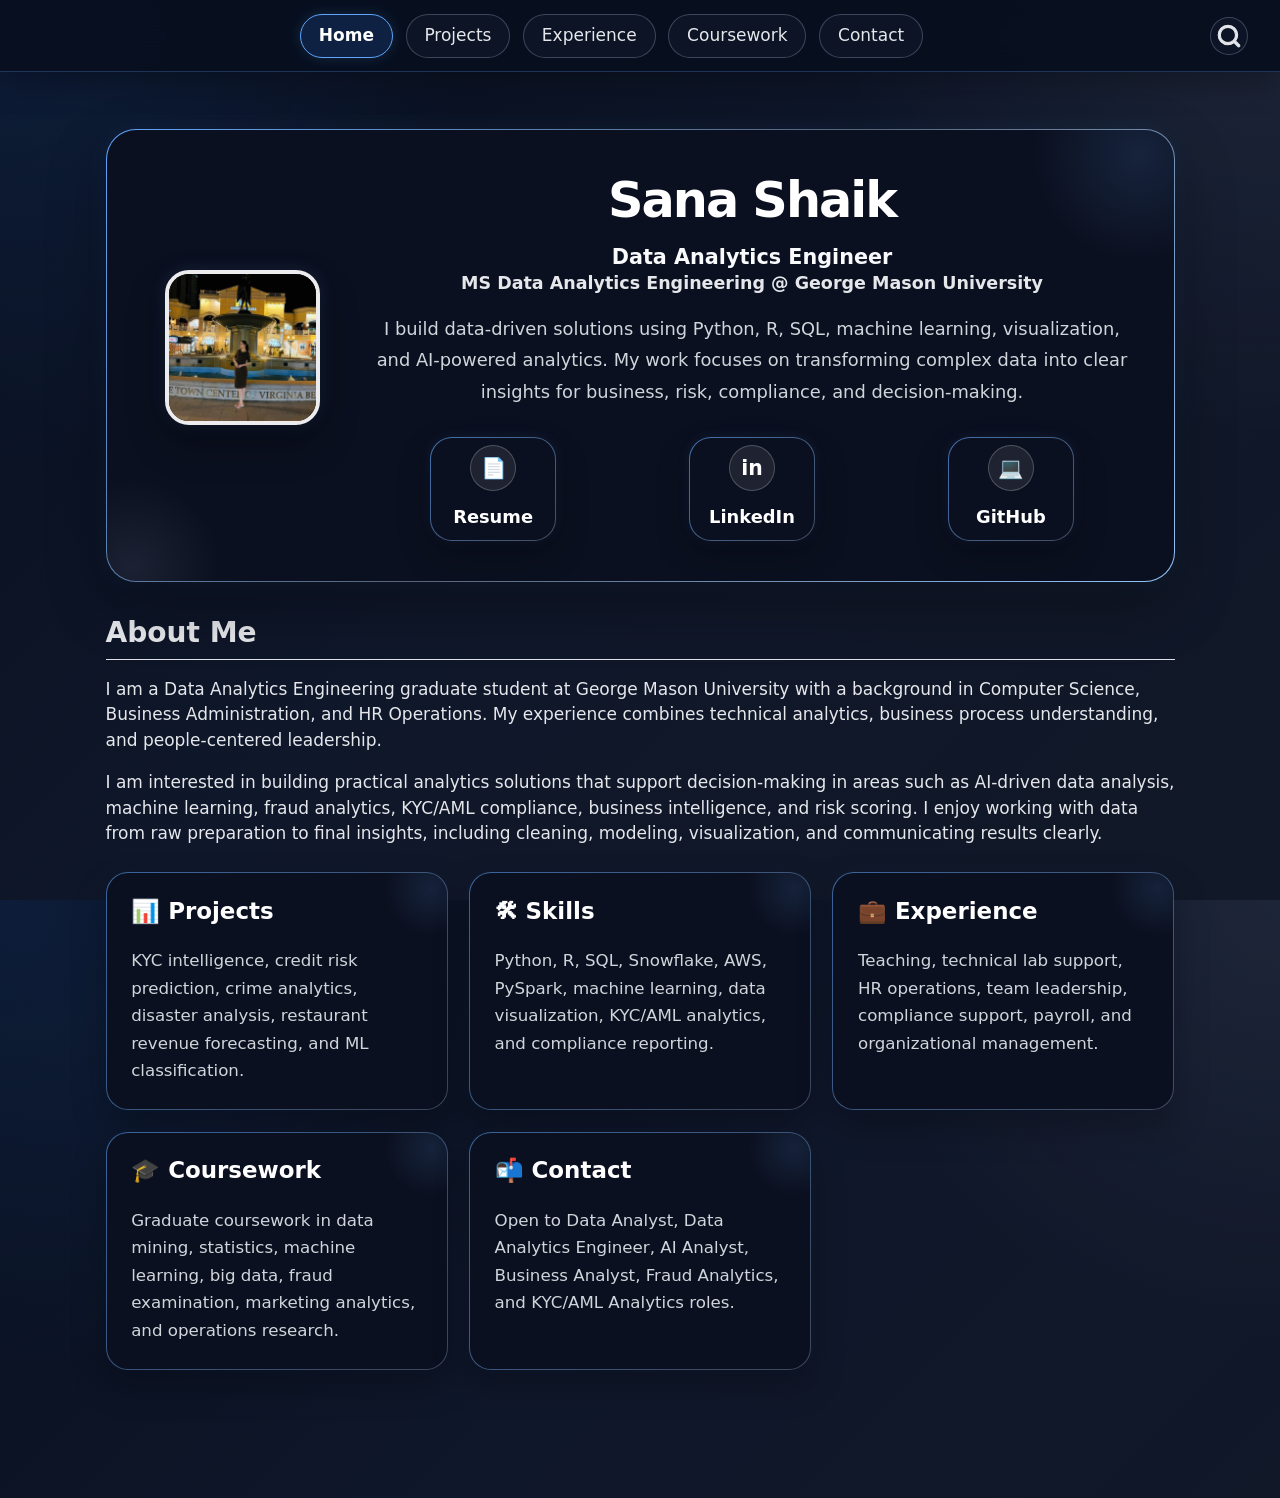
==== commit c267380c: "deploy: ca46d42ea802836a538f1d60fe8937a54dec7ca6" ====
--- a/index.html
+++ b/index.html
@@ -148,11 +148,12 @@
 </div>
 </section>
 </div>
+<section id="about-me" class="level2 about-feature-card">
+<h2 class="anchored" data-anchor-id="about-me">About Me</h2>
+<p>I am a Data Analytics Engineering graduate student at George Mason University with a background in Computer Science, Business Administration, and HR Operations. My experience combines technical analytics, business process understanding, and people-centered leadership.</p>
+<p>I am interested in building practical analytics solutions that support decision-making in areas such as AI-driven data analysis, machine learning, fraud analytics, KYC/AML compliance, business intelligence, and risk scoring. I enjoy working with data from raw preparation to final insights, including cleaning, modeling, visualization, and communicating results clearly.</p>
+</section>
 <div class="snapshot-grid">
-<section id="about" class="level2 snapshot-card">
-<h2 class="anchored" data-anchor-id="about">👩‍💻 About</h2>
-<p>Computer Science, MBA, and Data Analytics Engineering background with experience across analytics, business operations, and AI-driven decision support.</p>
-</section>
 <section id="projects" class="level2 snapshot-card">
 <h2 class="anchored" data-anchor-id="projects">📊 Projects</h2>
 <p>KYC intelligence, credit risk prediction, crime analytics, disaster analysis, restaurant revenue forecasting, and ML classification.</p>
@@ -163,7 +164,7 @@
 </section>
 <section id="experience" class="level2 snapshot-card">
 <h2 class="anchored" data-anchor-id="experience">💼 Experience</h2>
-<p>Graduate Teaching Assistant at George Mason University and former HR Operations Manager with leadership, teaching, and operations experience.</p>
+<p>Teaching, technical lab support, HR operations, team leadership, compliance support, payroll, and organizational management.</p>
 </section>
 <section id="coursework" class="level2 snapshot-card">
 <h2 class="anchored" data-anchor-id="coursework">🎓 Coursework</h2>
--- a/styles.css
+++ b/styles.css
@@ -4,19 +4,17 @@
 
 body {
   background:
-    radial-gradient(circle at top left, rgba(20, 184, 166, 0.18), transparent 32%),
-    radial-gradient(circle at top right, rgba(129, 140, 248, 0.18), transparent 30%),
-    linear-gradient(135deg, #07111f 0%, #0f172a 45%, #111827 100%);
+    radial-gradient(circle at top left, rgba(59, 130, 246, 0.12), transparent 30%),
+    radial-gradient(circle at top right, rgba(148, 163, 184, 0.10), transparent 28%),
+    linear-gradient(135deg, #070f1f 0%, #0f172a 48%, #111827 100%);
   color: #e5e7eb;
   font-family: system-ui, -apple-system, BlinkMacSystemFont, "Segoe UI", sans-serif;
 }
 
-/* Remove automatic page title space */
 .quarto-title-block {
   display: none;
 }
 
-/* Main content width */
 .page-columns .content {
   max-width: 1180px;
   margin: 0 auto;
@@ -32,9 +30,9 @@
   z-index: 1000;
   min-height: 72px;
   padding: 0.7rem 2rem;
-  background: rgba(7, 17, 31, 0.88) !important;
+  background: rgba(7, 15, 31, 0.9) !important;
   backdrop-filter: blur(14px);
-  border-bottom: 1px solid rgba(45, 212, 191, 0.28);
+  border-bottom: 1px solid rgba(96, 165, 250, 0.25) !important;
   box-shadow: 0 12px 30px rgba(0, 0, 0, 0.28);
 }
 
@@ -69,33 +67,37 @@
   border: 1px solid rgba(148, 163, 184, 0.35) !important;
   border-radius: 999px !important;
   padding: 0.5rem 1.05rem !important;
-  background: rgba(15, 23, 42, 0.72) !important;
-  color: #dbeafe !important;
+  background: rgba(15, 23, 42, 0.76) !important;
+  color: #e5e7eb !important;
   font-weight: 500 !important;
   text-decoration: none !important;
-  box-shadow: 0 0 0 rgba(45, 212, 191, 0);
+  box-shadow: none !important;
   transition: all 0.22s ease-in-out;
 }
 
 .navbar-nav .nav-link:hover {
-  background: rgba(20, 184, 166, 0.14) !important;
-  border-color: #2dd4bf !important;
-  color: #ffffff !important;
-  box-shadow: 0 0 16px rgba(45, 212, 191, 0.28);
+  background: rgba(59, 130, 246, 0.14) !important;
+  border-color: #60a5fa !important;
+  color: #ffffff !important;
+  box-shadow: 0 0 14px rgba(96, 165, 250, 0.18) !important;
   transform: translateY(-1px);
 }
 
 .navbar-nav .nav-link.active,
 .navbar-nav .nav-link.show,
 .navbar-nav .nav-link[aria-current="page"] {
-  background: linear-gradient(135deg, rgba(20, 184, 166, 0.26), rgba(129, 140, 248, 0.22)) !important;
-  border-color: #67e8f9 !important;
+  background: rgba(59, 130, 246, 0.16) !important;
+  border-color: #60a5fa !important;
   color: #ffffff !important;
   font-weight: 700 !important;
-  box-shadow: 0 0 18px rgba(103, 232, 249, 0.22);
-}
-
-/* Search icon/button */
+  box-shadow: 0 0 14px rgba(96, 165, 250, 0.16) !important;
+}
+
+/* ================================
+   Search Styling
+   Removes green/teal/violet outlines
+================================ */
+
 #quarto-search {
   display: flex !important;
   align-items: center !important;
@@ -109,61 +111,98 @@
   height: 38px !important;
   border: 1px solid rgba(148, 163, 184, 0.35) !important;
   border-radius: 999px !important;
-  background: rgba(15, 23, 42, 0.72) !important;
-  color: #dbeafe !important;
+  background: rgba(15, 23, 42, 0.76) !important;
+  color: #e5e7eb !important;
   padding: 0 !important;
   margin: 0 !important;
   box-shadow: none !important;
 }
 
 #quarto-search .aa-DetachedSearchButton:hover {
-  border-color: #2dd4bf !important;
-  box-shadow: 0 0 16px rgba(45, 212, 191, 0.28) !important;
-}
-
-/* Search popup styling */
-.aa-Form:focus-within,
-.aa-Form:focus,
-.aa-Input:focus,
-.aa-DetachedSearchButton:focus,
-.aa-DetachedSearchButton:focus-visible {
+  border-color: #60a5fa !important;
+  background: rgba(59, 130, 246, 0.14) !important;
+  box-shadow: 0 0 14px rgba(96, 165, 250, 0.18) !important;
+}
+
+#quarto-search .aa-DetachedSearchButton:focus,
+#quarto-search .aa-DetachedSearchButton:focus-visible {
   outline: none !important;
-  box-shadow: 0 0 0 3px rgba(45, 212, 191, 0.22) !important;
-  border-color: #2dd4bf !important;
-}
-
-.aa-Form {
-  height: 44px !important;
-  border: 1px solid rgba(45, 212, 191, 0.35) !important;
-  border-radius: 12px !important;
-  background-color: #0f172a !important;
-  color: #e5e7eb !important;
-  box-shadow: none !important;
+  border-color: #60a5fa !important;
+  box-shadow: 0 0 0 3px rgba(96, 165, 250, 0.16) !important;
+}
+
+.aa-DetachedOverlay,
+.aa-DetachedContainer,
+.aa-Panel,
+.aa-PanelLayout,
+.aa-DetachedFormContainer {
+  background: #0b1020 !important;
+  color: #e5e7eb !important;
 }
 
 .aa-DetachedContainer {
   max-width: 520px !important;
   border-radius: 16px !important;
-  border: 1px solid rgba(45, 212, 191, 0.28) !important;
-  background: #0f172a !important;
-  box-shadow: 0 18px 45px rgba(0, 0, 0, 0.42) !important;
+  border: 1px solid rgba(96, 165, 250, 0.35) !important;
+  box-shadow:
+    0 24px 60px rgba(0, 0, 0, 0.55),
+    0 0 22px rgba(96, 165, 250, 0.14) !important;
+}
+
+.aa-Form {
+  height: 44px !important;
+  border: 1px solid rgba(96, 165, 250, 0.45) !important;
+  border-radius: 12px !important;
+  background: #111827 !important;
+  color: #e5e7eb !important;
+  box-shadow: 0 0 0 3px rgba(96, 165, 250, 0.12) !important;
+}
+
+.aa-Form:focus-within,
+.aa-Form:focus {
+  outline: none !important;
+  border-color: #60a5fa !important;
+  box-shadow: 0 0 0 3px rgba(96, 165, 250, 0.16) !important;
 }
 
 .aa-Input {
-  color: #e5e7eb !important;
+  background: #111827 !important;
+  color: #f8fafc !important;
   font-size: 0.95rem !important;
+}
+
+.aa-Input:focus,
+.aa-Input:focus-visible {
+  outline: none !important;
+  box-shadow: none !important;
+}
+
+.aa-Input::placeholder {
+  color: #94a3b8 !important;
+}
+
+.aa-DetachedCancelButton {
+  background: #111827 !important;
+  color: #e5e7eb !important;
+  border: 1px solid rgba(96, 165, 250, 0.35) !important;
+  border-radius: 10px !important;
+}
+
+.aa-DetachedCancelButton:hover {
+  background: rgba(59, 130, 246, 0.14) !important;
+  color: #ffffff !important;
 }
 
 .aa-Item[aria-selected="true"],
 .aa-Item:hover {
-  background-color: rgba(45, 212, 191, 0.12) !important;
+  background: rgba(59, 130, 246, 0.14) !important;
 }
 
 .aa-SubmitIcon,
 .aa-LoadingIcon,
 .aa-DetachedSearchButtonIcon {
-  color: #dbeafe !important;
-  stroke: #dbeafe !important;
+  color: #e5e7eb !important;
+  stroke: #e5e7eb !important;
 }
 
 /* ================================
@@ -176,21 +215,20 @@
   padding: 3rem 1.5rem 4rem;
 }
 
-/* Hero card with neon gradient border */
 .hero-card {
   display: grid;
   grid-template-columns: 190px 1fr;
   gap: 2rem;
   align-items: center;
   background:
-    linear-gradient(#0b1220, #0b1220) padding-box,
-    linear-gradient(135deg, #2dd4bf, #818cf8, #f0abfc) border-box;
-  border: 1.5px solid transparent;
+    linear-gradient(#0b1020, #0b1020) padding-box,
+    linear-gradient(135deg, #60a5fa, rgba(148, 163, 184, 0.55), #93c5fd) border-box;
+  border: 1.4px solid transparent;
   border-radius: 30px;
   padding: 2.4rem;
   box-shadow:
     0 24px 60px rgba(0, 0, 0, 0.32),
-    0 0 35px rgba(45, 212, 191, 0.08);
+    0 0 28px rgba(96, 165, 250, 0.08);
   position: relative;
   overflow: hidden;
 }
@@ -202,7 +240,7 @@
   height: 230px;
   right: -80px;
   top: -90px;
-  background: radial-gradient(circle, rgba(45, 212, 191, 0.22), transparent 65%);
+  background: radial-gradient(circle, rgba(96, 165, 250, 0.13), transparent 65%);
   border-radius: 50%;
 }
 
@@ -213,7 +251,7 @@
   height: 190px;
   left: -70px;
   bottom: -80px;
-  background: radial-gradient(circle, rgba(129, 140, 248, 0.22), transparent 65%);
+  background: radial-gradient(circle, rgba(148, 163, 184, 0.12), transparent 65%);
   border-radius: 50%;
 }
 
@@ -237,44 +275,59 @@
   border: 4px solid rgba(255, 255, 255, 0.92);
   box-shadow:
     0 18px 36px rgba(0, 0, 0, 0.35),
-    0 0 22px rgba(45, 212, 191, 0.18);
-}
-
-/* Center name and title */
+    0 0 18px rgba(96, 165, 250, 0.12);
+}
+
 .hero-text {
   text-align: center;
 }
 
 .hero-text h1 {
-  margin: 0 0 0.65rem;
+  margin: 0 0 0.9rem;
   font-size: 2.9rem;
   font-weight: 850;
   letter-spacing: -0.04em;
-  color: #ffffff;
-}
-
-.hero-text strong {
-  display: block;
-  color: #5eead4;
-  font-size: 1.2rem;
-  margin-bottom: 0.2rem;
+  color: #ffffff !important;
+}
+
+.role-block {
+  margin-top: 0;
+  margin-bottom: 1.1rem;
+  text-align: center;
+}
+
+.role-main {
+  color: #f8fafc !important;
+  font-size: 1.22rem;
+  font-weight: 800;
+  line-height: 1.2;
+}
+
+.role-sub {
+  color: #e5e7eb !important;
+  font-size: 1.03rem;
+  font-weight: 600;
+  line-height: 1.25;
+  margin-top: 0.15rem;
 }
 
 .hero-text p {
   font-size: 1.05rem;
   line-height: 1.75;
-  color: #cbd5e1;
+  color: #d1d5db !important;
   max-width: 780px;
-  margin-left: auto;
-  margin-right: auto;
-}
-
-/* Profile link cards */
+  margin: 0.4rem auto 0;
+}
+
+/* ================================
+   Profile Link Cards
+================================ */
+
 .hero-links {
   display: flex;
   flex-wrap: wrap;
   gap: 0.9rem;
-  margin-top: 1.4rem;
+  margin-top: 1.35rem;
   justify-content: center;
 }
 
@@ -283,50 +336,58 @@
 }
 
 .profile-link-card {
-  width: 118px;
-  min-height: 96px;
-  border-radius: 18px;
-  border: 1px solid rgba(103, 232, 249, 0.35);
-  background: rgba(15, 23, 42, 0.82);
-  color: #e5e7eb;
+  width: 126px;
+  min-height: 104px;
+  border-radius: 22px;
+  background:
+    linear-gradient(#0b1020, #0b1020) padding-box,
+    linear-gradient(135deg, rgba(96, 165, 250, 0.65), rgba(148, 163, 184, 0.42)) border-box;
+  border: 1.3px solid transparent;
+  color: #ffffff !important;
   display: flex;
   flex-direction: column;
   align-items: center;
   justify-content: center;
   gap: 0.55rem;
   font-weight: 750;
-  box-shadow: 0 12px 28px rgba(0, 0, 0, 0.22);
+  box-shadow:
+    0 14px 32px rgba(0, 0, 0, 0.28),
+    0 0 14px rgba(96, 165, 250, 0.08);
   transition: all 0.22s ease-in-out;
 }
 
 .profile-link-card:hover {
-  transform: translateY(-4px);
-  border-color: #2dd4bf;
-  color: #ffffff;
-  box-shadow:
-    0 18px 38px rgba(0, 0, 0, 0.34),
-    0 0 22px rgba(45, 212, 191, 0.22);
-}
-
-.profile-icon {
-  width: 42px;
-  height: 42px;
+  transform: translateY(-5px) scale(1.02);
+  border-color: #60a5fa;
+  color: #ffffff !important;
+  box-shadow:
+    0 20px 42px rgba(0, 0, 0, 0.38),
+    0 0 20px rgba(96, 165, 250, 0.16);
+}
+
+.profile-icon,
+.profile-link-card:nth-child(1) .profile-icon,
+.profile-link-card:nth-child(2) .profile-icon,
+.profile-link-card:nth-child(3) .profile-icon {
+  width: 46px;
+  height: 46px;
   border-radius: 50%;
-  background: linear-gradient(135deg, rgba(45, 212, 191, 0.22), rgba(129, 140, 248, 0.26));
-  border: 1px solid rgba(103, 232, 249, 0.4);
-  color: #5eead4;
+  background: rgba(255, 255, 255, 0.08) !important;
+  color: #ffffff !important;
+  border: 1px solid rgba(255, 255, 255, 0.22) !important;
+  box-shadow: none !important;
   display: flex;
   align-items: center;
   justify-content: center;
-  font-size: 1.15rem;
+  font-size: 1.2rem;
   font-weight: 900;
   line-height: 1;
 }
 
 .profile-link-card:hover .profile-icon {
-  background: linear-gradient(135deg, #2dd4bf, #818cf8);
-  color: #ffffff;
-  border-color: transparent;
+  background: rgba(96, 165, 250, 0.15) !important;
+  color: #ffffff !important;
+  border-color: rgba(96, 165, 250, 0.45) !important;
 }
 
 /* ================================
@@ -340,16 +401,22 @@
   margin-top: 1.5rem;
 }
 
-.snapshot-card {
+.snapshot-card,
+.snapshot-card:nth-child(1),
+.snapshot-card:nth-child(2),
+.snapshot-card:nth-child(3),
+.snapshot-card:nth-child(4),
+.snapshot-card:nth-child(5),
+.snapshot-card:nth-child(6) {
   background:
-    linear-gradient(#0b1220, #0b1220) padding-box,
-    linear-gradient(135deg, rgba(45, 212, 191, 0.85), rgba(129, 140, 248, 0.65)) border-box;
+    linear-gradient(#0b1020, #0b1020) padding-box,
+    linear-gradient(135deg, rgba(96, 165, 250, 0.55), rgba(148, 163, 184, 0.35)) border-box !important;
   border: 1.3px solid transparent;
   border-radius: 22px;
   padding: 1.45rem;
   box-shadow:
     0 16px 34px rgba(0, 0, 0, 0.25),
-    0 0 24px rgba(45, 212, 191, 0.045);
+    0 0 18px rgba(96, 165, 250, 0.04);
   min-height: 210px;
   transition: all 0.22s ease-in-out;
   position: relative;
@@ -363,7 +430,7 @@
   height: 95px;
   right: -32px;
   top: -32px;
-  background: radial-gradient(circle, rgba(45, 212, 191, 0.2), transparent 70%);
+  background: radial-gradient(circle, rgba(96, 165, 250, 0.12), transparent 70%);
   border-radius: 50%;
 }
 
@@ -371,7 +438,7 @@
   transform: translateY(-5px);
   box-shadow:
     0 22px 44px rgba(0, 0, 0, 0.34),
-    0 0 24px rgba(45, 212, 191, 0.16);
+    0 0 20px rgba(96, 165, 250, 0.12);
 }
 
 .snapshot-card h2 {
@@ -383,59 +450,22 @@
 }
 
 .snapshot-card p {
-  color: #cbd5e1;
+  color: #d1d5db;
   font-size: 0.98rem;
   line-height: 1.65;
   margin-bottom: 0;
 }
 
-/* Card accent variations */
-.snapshot-card:nth-child(1) {
-  background:
-    linear-gradient(#0b1220, #0b1220) padding-box,
-    linear-gradient(135deg, #2dd4bf, #38bdf8) border-box;
-}
-
-.snapshot-card:nth-child(2) {
-  background:
-    linear-gradient(#0b1220, #0b1220) padding-box,
-    linear-gradient(135deg, #38bdf8, #818cf8) border-box;
-}
-
-.snapshot-card:nth-child(3) {
-  background:
-    linear-gradient(#0b1220, #0b1220) padding-box,
-    linear-gradient(135deg, #818cf8, #f0abfc) border-box;
-}
-
-.snapshot-card:nth-child(4) {
-  background:
-    linear-gradient(#0b1220, #0b1220) padding-box,
-    linear-gradient(135deg, #f0abfc, #fb7185) border-box;
-}
-
-.snapshot-card:nth-child(5) {
-  background:
-    linear-gradient(#0b1220, #0b1220) padding-box,
-    linear-gradient(135deg, #facc15, #2dd4bf) border-box;
-}
-
-.snapshot-card:nth-child(6) {
-  background:
-    linear-gradient(#0b1220, #0b1220) padding-box,
-    linear-gradient(135deg, #fb7185, #818cf8) border-box;
-}
-
 /* ================================
    Links
 ================================ */
 
 a {
-  color: #5eead4;
+  color: #93c5fd;
 }
 
 a:hover {
-  color: #67e8f9;
+  color: #bfdbfe;
 }
 
 /* ================================
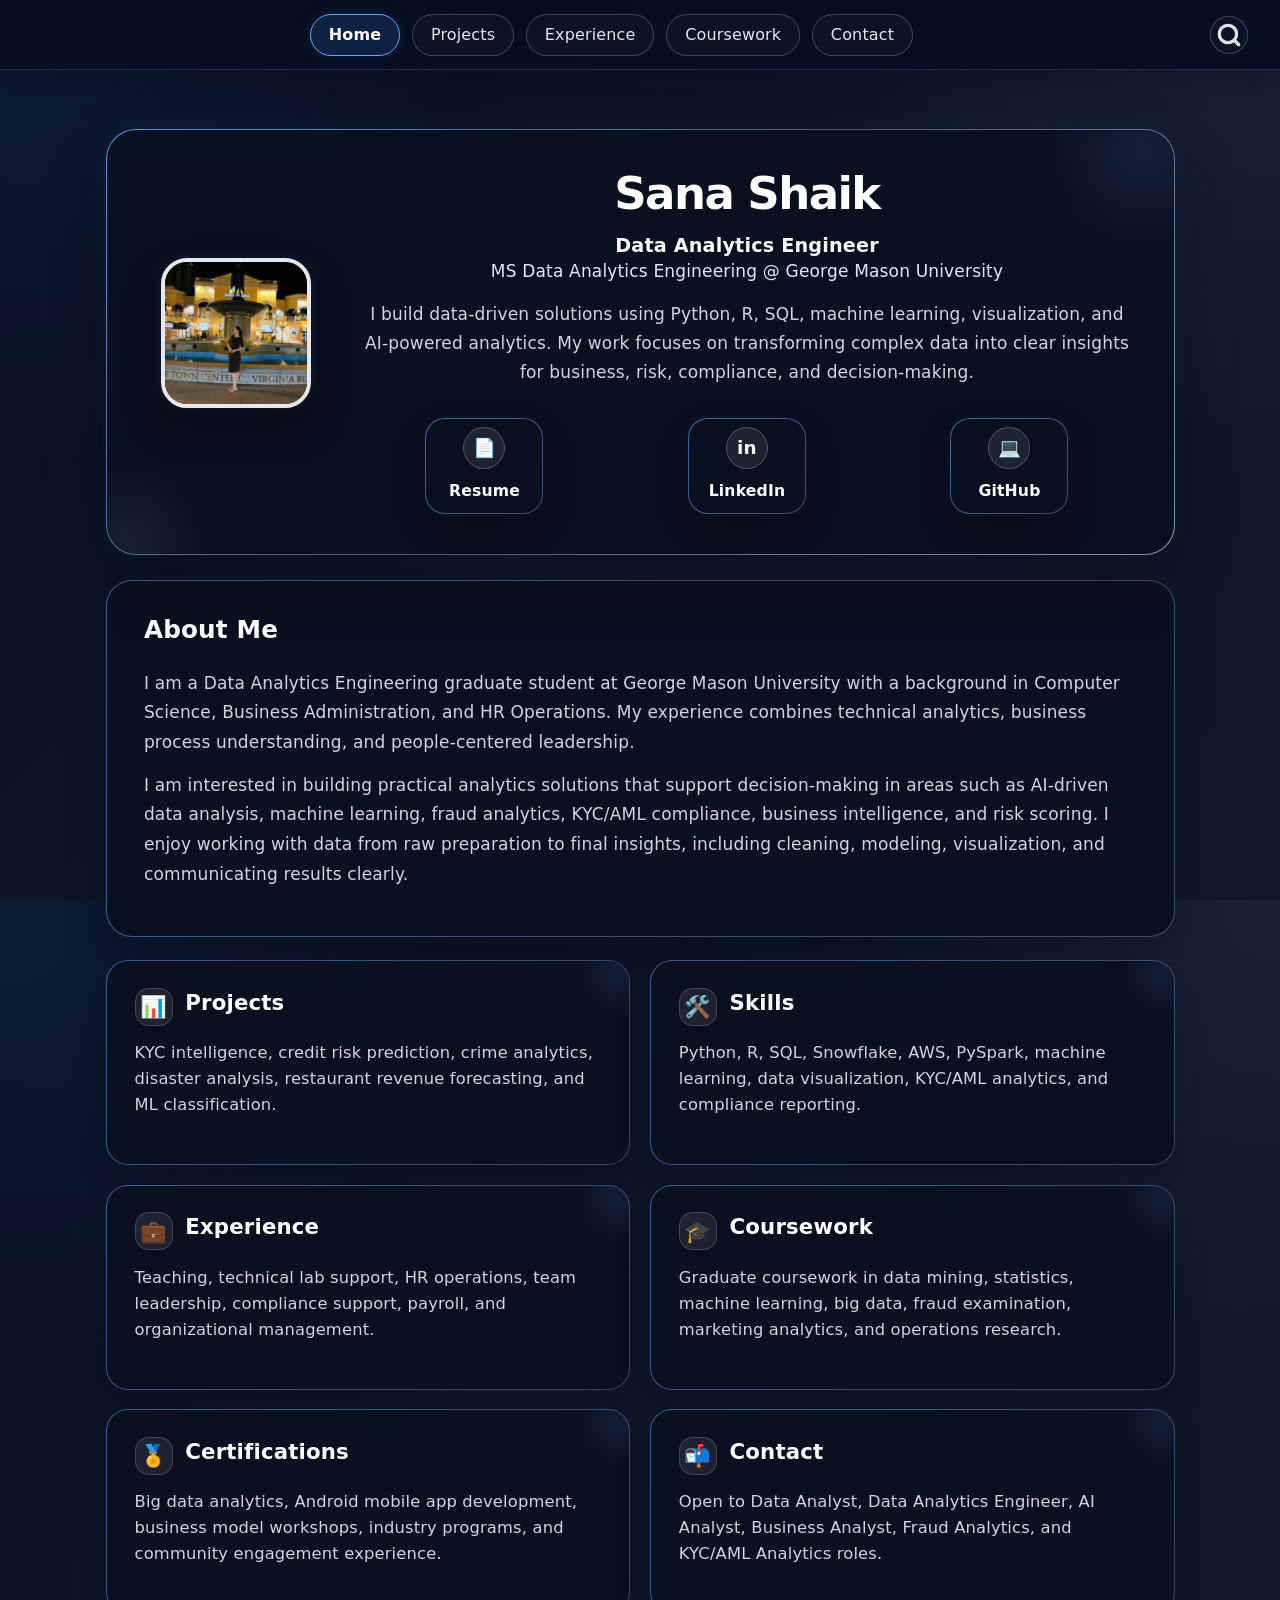
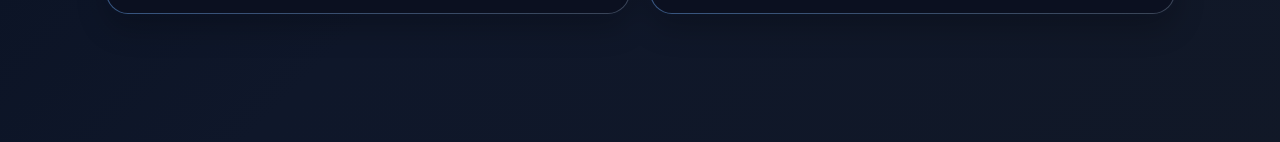
==== commit 1317fee3: "deploy: 617e9adc8794df42d90138eface3fb8bf4f884a4" ====
--- a/index.html
+++ b/index.html
@@ -154,26 +154,60 @@
 <p>I am interested in building practical analytics solutions that support decision-making in areas such as AI-driven data analysis, machine learning, fraud analytics, KYC/AML compliance, business intelligence, and risk scoring. I enjoy working with data from raw preparation to final insights, including cleaning, modeling, visualization, and communicating results clearly.</p>
 </section>
 <div class="snapshot-grid">
-<section id="projects" class="level2 snapshot-card">
-<h2 class="anchored" data-anchor-id="projects">📊 Projects</h2>
+<div class="snapshot-card">
+<div class="card-title-row">
+<span class="card-icon">📊</span>
+<h2 class="anchored">
+Projects
+</h2>
+</div>
 <p>KYC intelligence, credit risk prediction, crime analytics, disaster analysis, restaurant revenue forecasting, and ML classification.</p>
-</section>
-<section id="skills" class="level2 snapshot-card">
-<h2 class="anchored" data-anchor-id="skills">🛠 Skills</h2>
+</div>
+<div class="snapshot-card">
+<div class="card-title-row">
+<span class="card-icon">🛠️</span>
+<h2 class="anchored">
+Skills
+</h2>
+</div>
 <p>Python, R, SQL, Snowflake, AWS, PySpark, machine learning, data visualization, KYC/AML analytics, and compliance reporting.</p>
-</section>
-<section id="experience" class="level2 snapshot-card">
-<h2 class="anchored" data-anchor-id="experience">💼 Experience</h2>
+</div>
+<div class="snapshot-card">
+<div class="card-title-row">
+<span class="card-icon">💼</span>
+<h2 class="anchored">
+Experience
+</h2>
+</div>
 <p>Teaching, technical lab support, HR operations, team leadership, compliance support, payroll, and organizational management.</p>
-</section>
-<section id="coursework" class="level2 snapshot-card">
-<h2 class="anchored" data-anchor-id="coursework">🎓 Coursework</h2>
+</div>
+<div class="snapshot-card">
+<div class="card-title-row">
+<span class="card-icon">🎓</span>
+<h2 class="anchored">
+Coursework
+</h2>
+</div>
 <p>Graduate coursework in data mining, statistics, machine learning, big data, fraud examination, marketing analytics, and operations research.</p>
-</section>
-<section id="contact" class="level2 snapshot-card">
-<h2 class="anchored" data-anchor-id="contact">📬 Contact</h2>
+</div>
+<div class="snapshot-card">
+<div class="card-title-row">
+<span class="card-icon">🏅</span>
+<h2 class="anchored">
+Certifications
+</h2>
+</div>
+<p>Big data analytics, Android mobile app development, business model workshops, industry programs, and community engagement experience.</p>
+</div>
+<div class="snapshot-card">
+<div class="card-title-row">
+<span class="card-icon">📬</span>
+<h2 class="anchored">
+Contact
+</h2>
+</div>
 <p>Open to Data Analyst, Data Analytics Engineer, AI Analyst, Business Analyst, Fraud Analytics, and KYC/AML Analytics roles.</p>
-</section>
+</div>
 </div>
 </div>
 
--- a/styles.css
+++ b/styles.css
@@ -4,11 +4,12 @@
 
 body {
   background:
-    radial-gradient(circle at top left, rgba(59, 130, 246, 0.12), transparent 30%),
-    radial-gradient(circle at top right, rgba(148, 163, 184, 0.10), transparent 28%),
-    linear-gradient(135deg, #070f1f 0%, #0f172a 48%, #111827 100%);
+    radial-gradient(circle at top left, rgba(59, 130, 246, 0.10), transparent 30%),
+    radial-gradient(circle at top right, rgba(148, 163, 184, 0.08), transparent 28%),
+    linear-gradient(135deg, #070f1f 0%, #0f172a 50%, #111827 100%);
   color: #e5e7eb;
-  font-family: system-ui, -apple-system, BlinkMacSystemFont, "Segoe UI", sans-serif;
+  font-family: "Inter", "Segoe UI", system-ui, -apple-system, BlinkMacSystemFont, sans-serif;
+  letter-spacing: 0.01em;
 }
 
 .quarto-title-block {
@@ -28,12 +29,12 @@
   position: sticky;
   top: 0;
   z-index: 1000;
-  min-height: 72px;
-  padding: 0.7rem 2rem;
-  background: rgba(7, 15, 31, 0.9) !important;
+  min-height: 70px;
+  padding: 0.65rem 2rem;
+  background: rgba(7, 15, 31, 0.92) !important;
   backdrop-filter: blur(14px);
-  border-bottom: 1px solid rgba(96, 165, 250, 0.25) !important;
-  box-shadow: 0 12px 30px rgba(0, 0, 0, 0.28);
+  border-bottom: 1px solid rgba(96, 165, 250, 0.22) !important;
+  box-shadow: 0 12px 30px rgba(0, 0, 0, 0.25);
 }
 
 .navbar .container-fluid {
@@ -58,7 +59,7 @@
   flex-direction: row !important;
   align-items: center !important;
   justify-content: center !important;
-  gap: 0.75rem;
+  gap: 0.7rem;
   margin-left: auto !important;
   margin-right: auto !important;
 }
@@ -66,12 +67,12 @@
 .navbar-nav .nav-link {
   border: 1px solid rgba(148, 163, 184, 0.35) !important;
   border-radius: 999px !important;
-  padding: 0.5rem 1.05rem !important;
-  background: rgba(15, 23, 42, 0.76) !important;
+  padding: 0.48rem 1.05rem !important;
+  background: rgba(15, 23, 42, 0.78) !important;
   color: #e5e7eb !important;
-  font-weight: 500 !important;
+  font-size: 0.94rem !important;
+  font-weight: 520 !important;
   text-decoration: none !important;
-  box-shadow: none !important;
   transition: all 0.22s ease-in-out;
 }
 
@@ -79,7 +80,7 @@
   background: rgba(59, 130, 246, 0.14) !important;
   border-color: #60a5fa !important;
   color: #ffffff !important;
-  box-shadow: 0 0 14px rgba(96, 165, 250, 0.18) !important;
+  box-shadow: 0 0 14px rgba(96, 165, 250, 0.16) !important;
   transform: translateY(-1px);
 }
 
@@ -89,13 +90,12 @@
   background: rgba(59, 130, 246, 0.16) !important;
   border-color: #60a5fa !important;
   color: #ffffff !important;
-  font-weight: 700 !important;
-  box-shadow: 0 0 14px rgba(96, 165, 250, 0.16) !important;
+  font-weight: 650 !important;
+  box-shadow: 0 0 14px rgba(96, 165, 250, 0.14) !important;
 }
 
 /* ================================
    Search Styling
-   Removes green/teal/violet outlines
 ================================ */
 
 #quarto-search {
@@ -111,7 +111,7 @@
   height: 38px !important;
   border: 1px solid rgba(148, 163, 184, 0.35) !important;
   border-radius: 999px !important;
-  background: rgba(15, 23, 42, 0.76) !important;
+  background: rgba(15, 23, 42, 0.78) !important;
   color: #e5e7eb !important;
   padding: 0 !important;
   margin: 0 !important;
@@ -121,14 +121,14 @@
 #quarto-search .aa-DetachedSearchButton:hover {
   border-color: #60a5fa !important;
   background: rgba(59, 130, 246, 0.14) !important;
-  box-shadow: 0 0 14px rgba(96, 165, 250, 0.18) !important;
+  box-shadow: 0 0 14px rgba(96, 165, 250, 0.16) !important;
 }
 
 #quarto-search .aa-DetachedSearchButton:focus,
 #quarto-search .aa-DetachedSearchButton:focus-visible {
   outline: none !important;
   border-color: #60a5fa !important;
-  box-shadow: 0 0 0 3px rgba(96, 165, 250, 0.16) !important;
+  box-shadow: 0 0 0 3px rgba(96, 165, 250, 0.14) !important;
 }
 
 .aa-DetachedOverlay,
@@ -146,23 +146,23 @@
   border: 1px solid rgba(96, 165, 250, 0.35) !important;
   box-shadow:
     0 24px 60px rgba(0, 0, 0, 0.55),
-    0 0 22px rgba(96, 165, 250, 0.14) !important;
+    0 0 22px rgba(96, 165, 250, 0.12) !important;
 }
 
 .aa-Form {
   height: 44px !important;
-  border: 1px solid rgba(96, 165, 250, 0.45) !important;
+  border: 1px solid rgba(96, 165, 250, 0.42) !important;
   border-radius: 12px !important;
   background: #111827 !important;
   color: #e5e7eb !important;
-  box-shadow: 0 0 0 3px rgba(96, 165, 250, 0.12) !important;
+  box-shadow: 0 0 0 3px rgba(96, 165, 250, 0.10) !important;
 }
 
 .aa-Form:focus-within,
 .aa-Form:focus {
   outline: none !important;
   border-color: #60a5fa !important;
-  box-shadow: 0 0 0 3px rgba(96, 165, 250, 0.16) !important;
+  box-shadow: 0 0 0 3px rgba(96, 165, 250, 0.14) !important;
 }
 
 .aa-Input {
@@ -215,20 +215,24 @@
   padding: 3rem 1.5rem 4rem;
 }
 
+/* ================================
+   Hero Card
+================================ */
+
 .hero-card {
   display: grid;
-  grid-template-columns: 190px 1fr;
+  grid-template-columns: 180px 1fr;
   gap: 2rem;
   align-items: center;
   background:
     linear-gradient(#0b1020, #0b1020) padding-box,
-    linear-gradient(135deg, #60a5fa, rgba(148, 163, 184, 0.55), #93c5fd) border-box;
-  border: 1.4px solid transparent;
+    linear-gradient(135deg, rgba(96, 165, 250, 0.85), rgba(148, 163, 184, 0.45), rgba(191, 219, 254, 0.65)) border-box;
+  border: 1.3px solid transparent;
   border-radius: 30px;
-  padding: 2.4rem;
+  padding: 2.35rem;
   box-shadow:
     0 24px 60px rgba(0, 0, 0, 0.32),
-    0 0 28px rgba(96, 165, 250, 0.08);
+    0 0 26px rgba(96, 165, 250, 0.07);
   position: relative;
   overflow: hidden;
 }
@@ -236,22 +240,22 @@
 .hero-card::before {
   content: "";
   position: absolute;
-  width: 230px;
-  height: 230px;
+  width: 220px;
+  height: 220px;
   right: -80px;
   top: -90px;
-  background: radial-gradient(circle, rgba(96, 165, 250, 0.13), transparent 65%);
+  background: radial-gradient(circle, rgba(96, 165, 250, 0.11), transparent 65%);
   border-radius: 50%;
 }
 
 .hero-card::after {
   content: "";
   position: absolute;
-  width: 190px;
-  height: 190px;
+  width: 180px;
+  height: 180px;
   left: -70px;
   bottom: -80px;
-  background: radial-gradient(circle, rgba(148, 163, 184, 0.12), transparent 65%);
+  background: radial-gradient(circle, rgba(148, 163, 184, 0.11), transparent 65%);
   border-radius: 50%;
 }
 
@@ -268,14 +272,14 @@
 }
 
 .profile-img {
-  width: 155px !important;
-  height: 155px !important;
+  width: 150px !important;
+  height: 150px !important;
   object-fit: cover;
-  border-radius: 24px;
-  border: 4px solid rgba(255, 255, 255, 0.92);
+  border-radius: 26px;
+  border: 4px solid rgba(255, 255, 255, 0.9);
   box-shadow:
     0 18px 36px rgba(0, 0, 0, 0.35),
-    0 0 18px rgba(96, 165, 250, 0.12);
+    0 0 18px rgba(96, 165, 250, 0.10);
 }
 
 .hero-text {
@@ -283,40 +287,41 @@
 }
 
 .hero-text h1 {
-  margin: 0 0 0.9rem;
-  font-size: 2.9rem;
-  font-weight: 850;
-  letter-spacing: -0.04em;
-  color: #ffffff !important;
+  margin: 0 0 1rem;
+  font-size: 2.65rem;
+  font-weight: 760;
+  letter-spacing: -0.035em;
+  color: #ffffff !important;
+  line-height: 1.05;
 }
 
 .role-block {
   margin-top: 0;
-  margin-bottom: 1.1rem;
+  margin-bottom: 1rem;
   text-align: center;
 }
 
 .role-main {
   color: #f8fafc !important;
-  font-size: 1.22rem;
-  font-weight: 800;
-  line-height: 1.2;
+  font-size: 1.13rem;
+  font-weight: 650;
+  line-height: 1.25;
 }
 
 .role-sub {
-  color: #e5e7eb !important;
-  font-size: 1.03rem;
-  font-weight: 600;
+  color: #dbeafe !important;
+  font-size: 1rem;
+  font-weight: 500;
   line-height: 1.25;
-  margin-top: 0.15rem;
+  margin-top: 0.18rem;
 }
 
 .hero-text p {
-  font-size: 1.05rem;
-  line-height: 1.75;
+  font-size: 1rem;
+  line-height: 1.72;
   color: #d1d5db !important;
   max-width: 780px;
-  margin: 0.4rem auto 0;
+  margin: 0.45rem auto 0;
 }
 
 /* ================================
@@ -326,7 +331,7 @@
 .hero-links {
   display: flex;
   flex-wrap: wrap;
-  gap: 0.9rem;
+  gap: 0.85rem;
   margin-top: 1.35rem;
   justify-content: center;
 }
@@ -336,41 +341,42 @@
 }
 
 .profile-link-card {
-  width: 126px;
-  min-height: 104px;
-  border-radius: 22px;
+  width: 118px;
+  min-height: 96px;
+  border-radius: 20px;
   background:
     linear-gradient(#0b1020, #0b1020) padding-box,
-    linear-gradient(135deg, rgba(96, 165, 250, 0.65), rgba(148, 163, 184, 0.42)) border-box;
-  border: 1.3px solid transparent;
+    linear-gradient(135deg, rgba(96, 165, 250, 0.60), rgba(148, 163, 184, 0.38)) border-box;
+  border: 1.2px solid transparent;
   color: #ffffff !important;
   display: flex;
   flex-direction: column;
   align-items: center;
   justify-content: center;
-  gap: 0.55rem;
-  font-weight: 750;
-  box-shadow:
-    0 14px 32px rgba(0, 0, 0, 0.28),
-    0 0 14px rgba(96, 165, 250, 0.08);
+  gap: 0.52rem;
+  font-size: 0.92rem;
+  font-weight: 650;
+  box-shadow:
+    0 14px 30px rgba(0, 0, 0, 0.25),
+    0 0 12px rgba(96, 165, 250, 0.06);
   transition: all 0.22s ease-in-out;
 }
 
 .profile-link-card:hover {
-  transform: translateY(-5px) scale(1.02);
+  transform: translateY(-4px) scale(1.015);
   border-color: #60a5fa;
   color: #ffffff !important;
   box-shadow:
-    0 20px 42px rgba(0, 0, 0, 0.38),
-    0 0 20px rgba(96, 165, 250, 0.16);
+    0 20px 40px rgba(0, 0, 0, 0.34),
+    0 0 18px rgba(96, 165, 250, 0.14);
 }
 
 .profile-icon,
 .profile-link-card:nth-child(1) .profile-icon,
 .profile-link-card:nth-child(2) .profile-icon,
 .profile-link-card:nth-child(3) .profile-icon {
-  width: 46px;
-  height: 46px;
+  width: 42px;
+  height: 42px;
   border-radius: 50%;
   background: rgba(255, 255, 255, 0.08) !important;
   color: #ffffff !important;
@@ -379,45 +385,71 @@
   display: flex;
   align-items: center;
   justify-content: center;
-  font-size: 1.2rem;
-  font-weight: 900;
+  font-size: 1.08rem;
+  font-weight: 800;
   line-height: 1;
 }
 
 .profile-link-card:hover .profile-icon {
   background: rgba(96, 165, 250, 0.15) !important;
-  color: #ffffff !important;
   border-color: rgba(96, 165, 250, 0.45) !important;
 }
 
 /* ================================
-   Snapshot Cards
+   About Feature Card
+================================ */
+
+.about-feature-card {
+  margin-top: 1.5rem;
+  background:
+    linear-gradient(#0b1020, #0b1020) padding-box,
+    linear-gradient(135deg, rgba(96, 165, 250, 0.55), rgba(148, 163, 184, 0.35)) border-box;
+  border: 1.25px solid transparent;
+  border-radius: 26px;
+  padding: 2rem 2.2rem;
+  box-shadow:
+    0 18px 42px rgba(0, 0, 0, 0.27),
+    0 0 18px rgba(96, 165, 250, 0.05);
+}
+
+.about-feature-card h2 {
+  margin-top: 0;
+  margin-bottom: 0.9rem;
+  color: #ffffff;
+  font-size: 1.45rem;
+  font-weight: 680;
+  border-bottom: none;
+}
+
+.about-feature-card p {
+  color: #d1d5db;
+  font-size: 1rem;
+  line-height: 1.75;
+  margin-bottom: 0.75rem;
+}
+
+/* ================================
+   Snapshot Cards - 2 x 3 Layout
 ================================ */
 
 .snapshot-grid {
   display: grid;
-  grid-template-columns: repeat(3, minmax(0, 1fr));
-  gap: 1.25rem;
-  margin-top: 1.5rem;
-}
-
-.snapshot-card,
-.snapshot-card:nth-child(1),
-.snapshot-card:nth-child(2),
-.snapshot-card:nth-child(3),
-.snapshot-card:nth-child(4),
-.snapshot-card:nth-child(5),
-.snapshot-card:nth-child(6) {
+  grid-template-columns: repeat(2, minmax(0, 1fr));
+  gap: 1.15rem;
+  margin-top: 1.35rem;
+}
+
+.snapshot-card {
   background:
     linear-gradient(#0b1020, #0b1020) padding-box,
-    linear-gradient(135deg, rgba(96, 165, 250, 0.55), rgba(148, 163, 184, 0.35)) border-box !important;
-  border: 1.3px solid transparent;
+    linear-gradient(135deg, rgba(96, 165, 250, 0.50), rgba(148, 163, 184, 0.32)) border-box !important;
+  border: 1.2px solid transparent;
   border-radius: 22px;
-  padding: 1.45rem;
-  box-shadow:
-    0 16px 34px rgba(0, 0, 0, 0.25),
-    0 0 18px rgba(96, 165, 250, 0.04);
-  min-height: 210px;
+  padding: 1.55rem 1.65rem;
+  box-shadow:
+    0 14px 30px rgba(0, 0, 0, 0.23),
+    0 0 14px rgba(96, 165, 250, 0.04);
+  min-height: 205px;
   transition: all 0.22s ease-in-out;
   position: relative;
   overflow: hidden;
@@ -426,33 +458,56 @@
 .snapshot-card::before {
   content: "";
   position: absolute;
-  width: 95px;
-  height: 95px;
-  right: -32px;
-  top: -32px;
-  background: radial-gradient(circle, rgba(96, 165, 250, 0.12), transparent 70%);
+  width: 85px;
+  height: 85px;
+  right: -30px;
+  top: -30px;
+  background: radial-gradient(circle, rgba(96, 165, 250, 0.10), transparent 70%);
   border-radius: 50%;
 }
 
 .snapshot-card:hover {
-  transform: translateY(-5px);
-  box-shadow:
-    0 22px 44px rgba(0, 0, 0, 0.34),
-    0 0 20px rgba(96, 165, 250, 0.12);
+  transform: translateY(-4px);
+  box-shadow:
+    0 20px 38px rgba(0, 0, 0, 0.32),
+    0 0 18px rgba(96, 165, 250, 0.10);
+}
+
+.card-title-row {
+  display: flex;
+  align-items: center;
+  gap: 0.75rem;
+  margin-bottom: 0.85rem;
+}
+
+.card-icon {
+  width: 38px;
+  height: 38px;
+  min-width: 38px;
+  border-radius: 14px;
+  background: rgba(255, 255, 255, 0.08);
+  border: 1px solid rgba(255, 255, 255, 0.16);
+  display: inline-flex;
+  align-items: center;
+  justify-content: center;
+  font-size: 1.25rem;
+  line-height: 1;
 }
 
 .snapshot-card h2 {
-  margin: 0 0 0.8rem;
-  font-size: 1.35rem;
+  margin: 0;
+  font-size: 1.25rem;
   color: #ffffff;
-  font-weight: 780;
+  font-weight: 680;
   border-bottom: none;
-}
-
-.snapshot-card p {
+  line-height: 1.2;
+}
+
+.snapshot-card p,
+.snapshot-card > p {
   color: #d1d5db;
-  font-size: 0.98rem;
-  line-height: 1.65;
+  font-size: 0.96rem;
+  line-height: 1.6;
   margin-bottom: 0;
 }
 
@@ -478,40 +533,42 @@
     text-align: center;
   }
 
-  .snapshot-grid {
-    grid-template-columns: repeat(2, minmax(0, 1fr));
-  }
-
   .navbar-nav {
     gap: 0.45rem;
   }
 
   .navbar-nav .nav-link {
     padding: 0.45rem 0.75rem !important;
-    font-size: 0.9rem;
-  }
-}
-
-@media (max-width: 620px) {
+    font-size: 0.88rem !important;
+  }
+}
+
+@media (max-width: 700px) {
   .snapshot-grid {
     grid-template-columns: 1fr;
   }
 
+  .about-feature-card {
+    padding: 1.5rem;
+  }
+}
+
+@media (max-width: 520px) {
   .home-wrapper {
     padding: 2rem 1rem 3rem;
   }
 
   .hero-card {
-    padding: 1.5rem;
+    padding: 1.45rem;
   }
 
   .hero-text h1 {
-    font-size: 2.25rem;
+    font-size: 2.15rem;
   }
 
   .profile-img {
-    width: 135px !important;
-    height: 135px !important;
+    width: 132px !important;
+    height: 132px !important;
   }
 
   .profile-link-card {
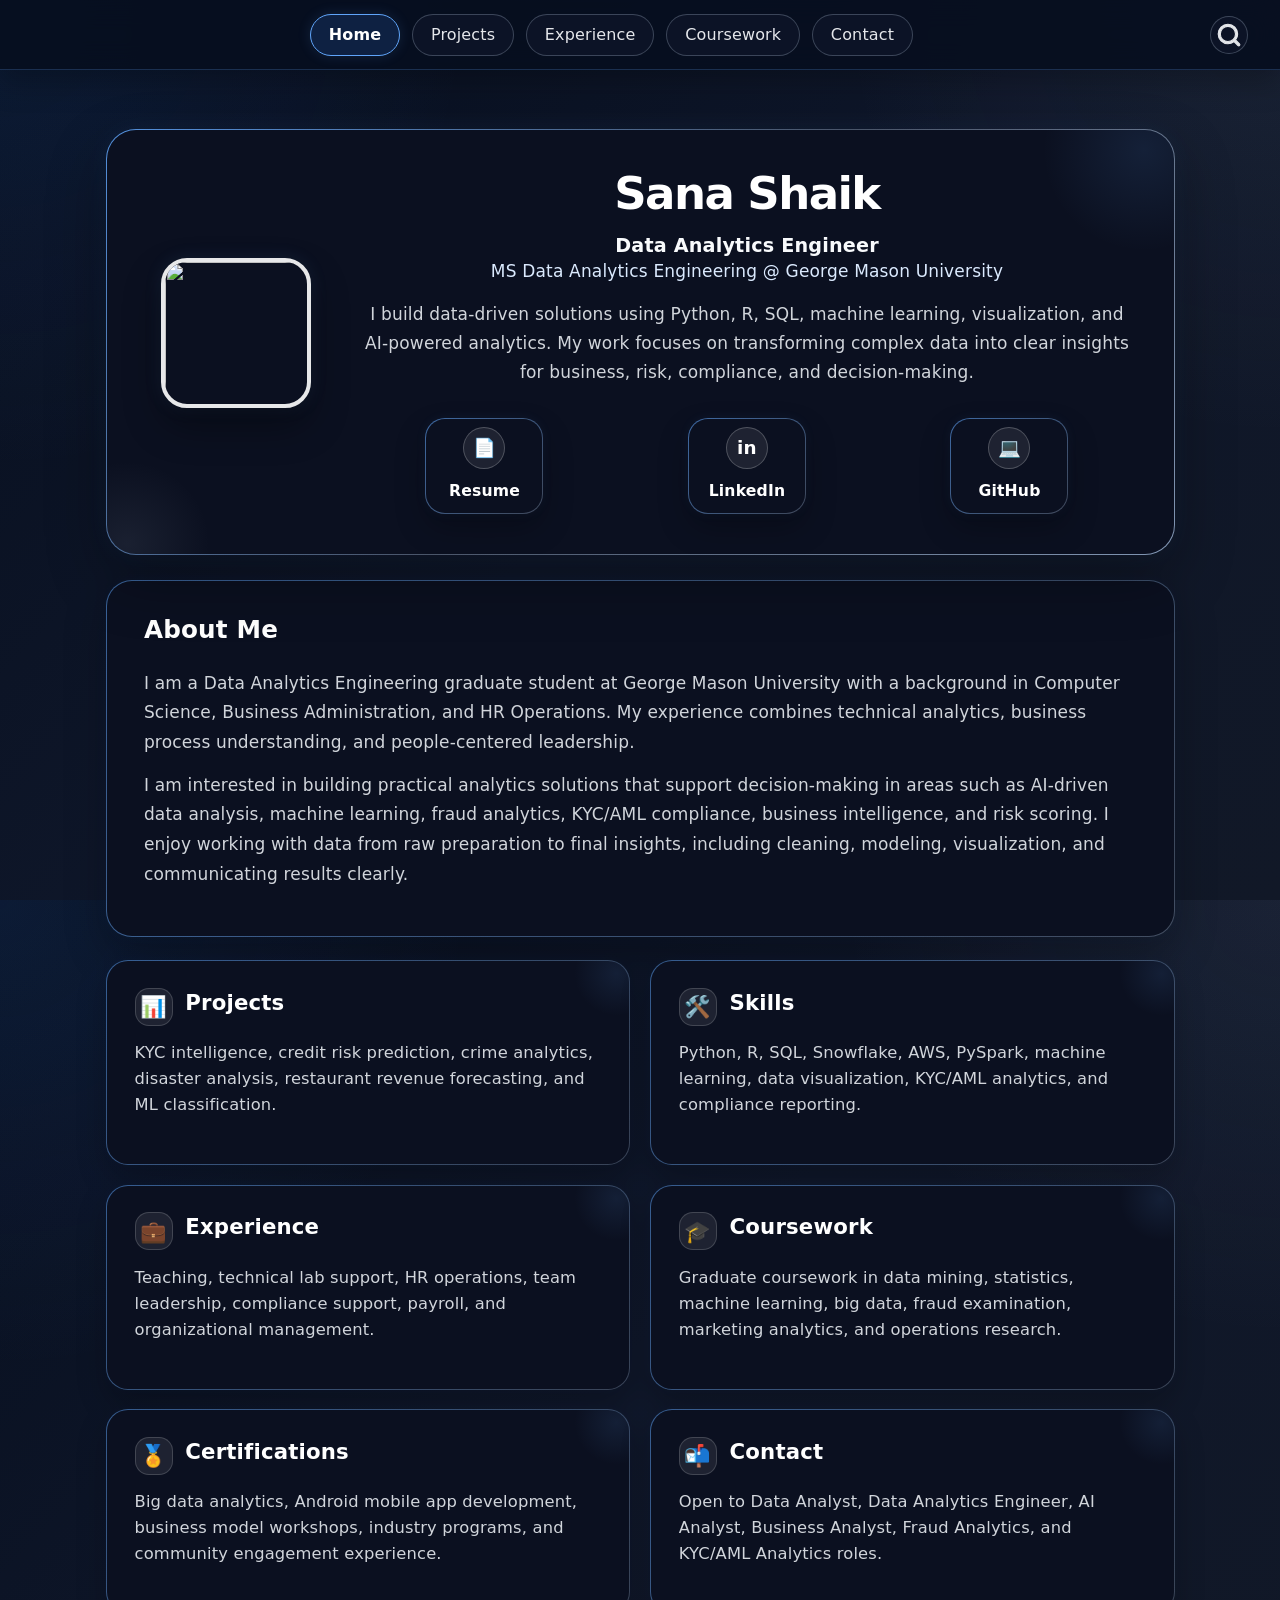
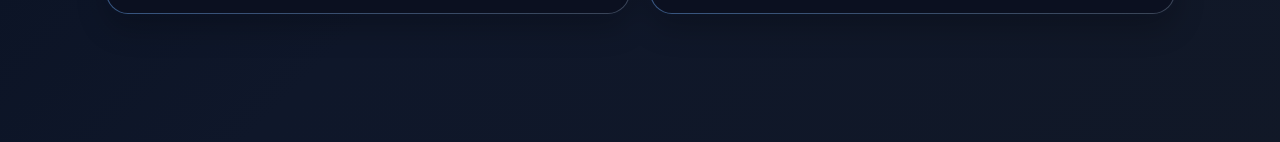
==== commit 823bcdee: "deploy: 341af1da70cf01b92f312a532df60df8ce39ef27" ====
--- a/index.html
+++ b/index.html
@@ -128,7 +128,7 @@
 <div class="home-wrapper">
 <div class="hero-card">
 <div class="hero-image">
-<p><img src="images/IMG_2623.JPG" class="profile-img img-fluid" width="150"></p>
+<p><img src="images/Profile.JPG" class="profile-img img-fluid" width="150"></p>
 </div>
 <section id="sana-shaik" class="level1 hero-text">
 <h1>Sana Shaik</h1>
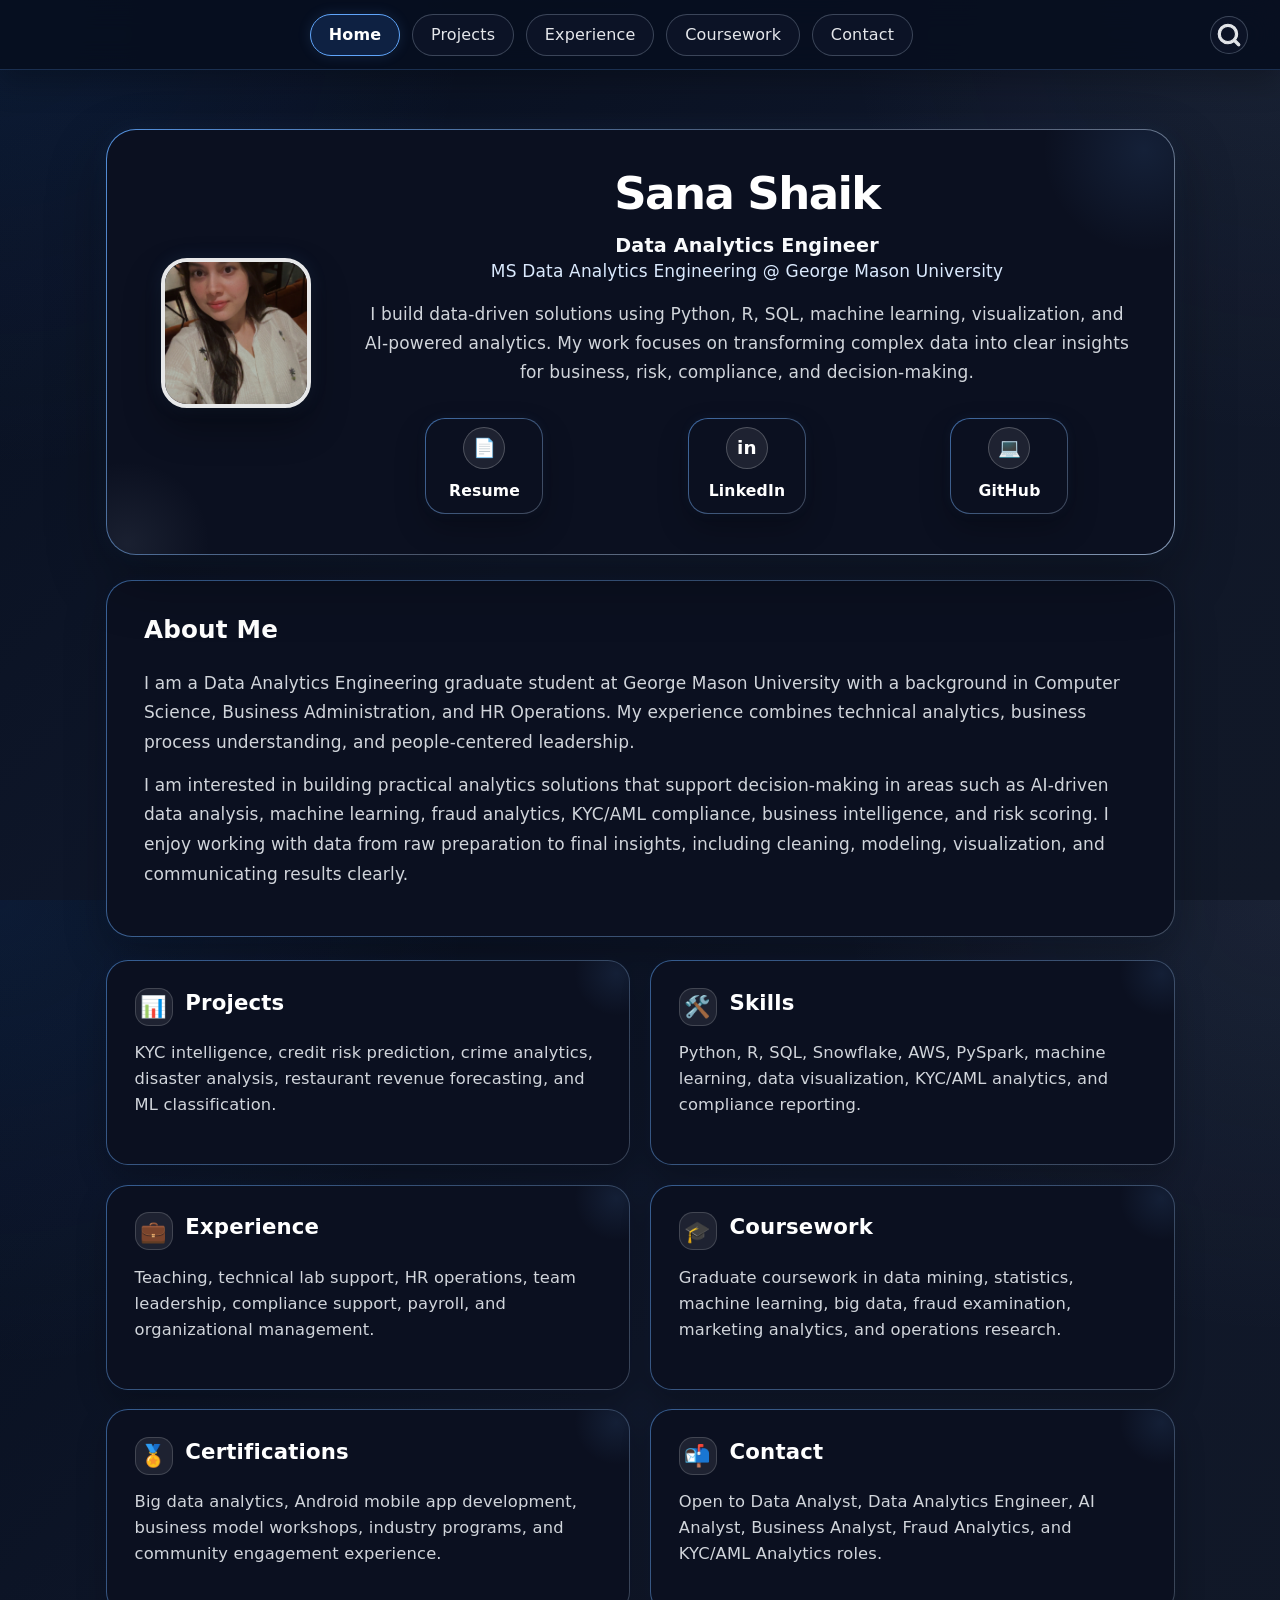
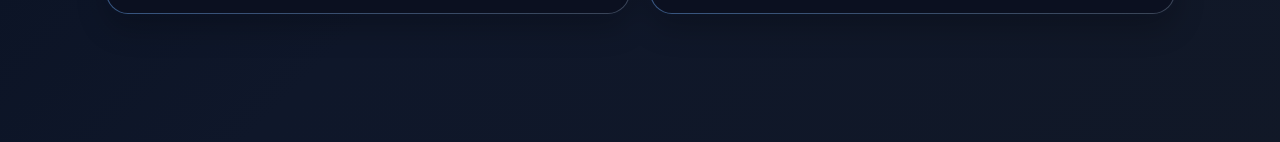
==== commit 7936b5e2: "deploy: f1fdf475261ecfb570f3fdd6c91a74e68bddd47d" ====
--- a/index.html
+++ b/index.html
@@ -128,7 +128,7 @@
 <div class="home-wrapper">
 <div class="hero-card">
 <div class="hero-image">
-<p><img src="images/Profile.JPG" class="profile-img img-fluid" width="150"></p>
+<p><img src="images/Pic.JPG" class="profile-img img-fluid" width="150"></p>
 </div>
 <section id="sana-shaik" class="level1 hero-text">
 <h1>Sana Shaik</h1>
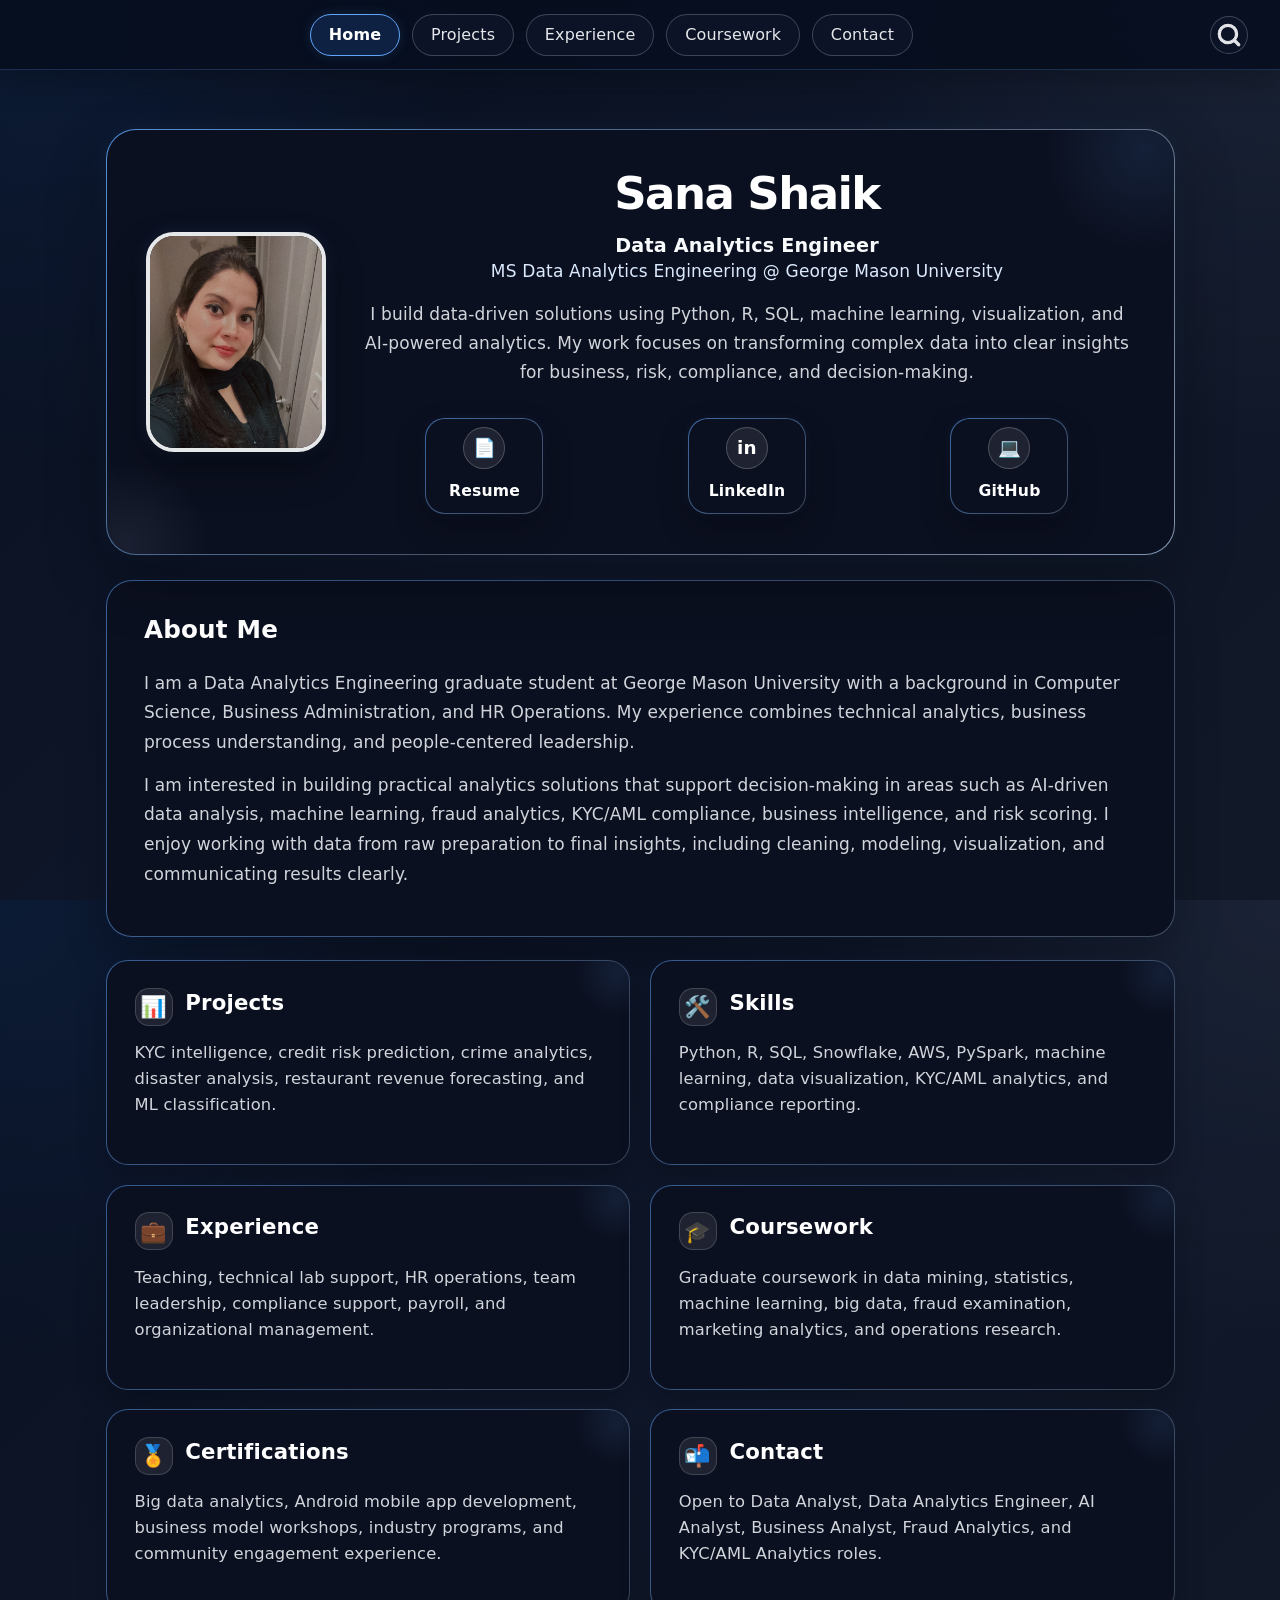
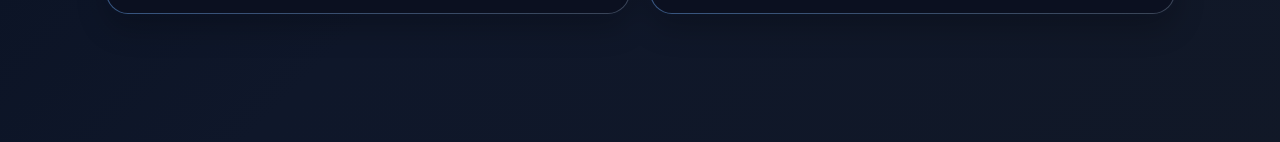
==== commit 4e0ff786: "deploy: c9c72bfcdfc3e1bd306d7fd07568a26bdce24a65" ====
--- a/index.html
+++ b/index.html
@@ -128,7 +128,7 @@
 <div class="home-wrapper">
 <div class="hero-card">
 <div class="hero-image">
-<p><img src="images/Pic.JPG" class="profile-img img-fluid" width="150"></p>
+<p><img src="images/IMG_3583.JPG" class="profile-img img-fluid" width="150"></p>
 </div>
 <section id="sana-shaik" class="level1 hero-text">
 <h1>Sana Shaik</h1>
--- a/styles.css
+++ b/styles.css
@@ -271,11 +271,17 @@
   align-items: center;
 }
 
+.hero-image p {
+  margin: 0;
+}
+
 .profile-img {
-  width: 150px !important;
-  height: 150px !important;
+  display: block;
+  width: 180px !important;
+  height: 220px !important;
   object-fit: cover;
-  border-radius: 26px;
+  object-position: center top;
+  border-radius: 28px;
   border: 4px solid rgba(255, 255, 255, 0.9);
   box-shadow:
     0 18px 36px rgba(0, 0, 0, 0.35),
@@ -567,9 +573,9 @@
   }
 
   .profile-img {
-    width: 132px !important;
-    height: 132px !important;
-  }
+  width: 150px !important;
+  height: 190px !important;
+}
 
   .profile-link-card {
     width: 105px;
